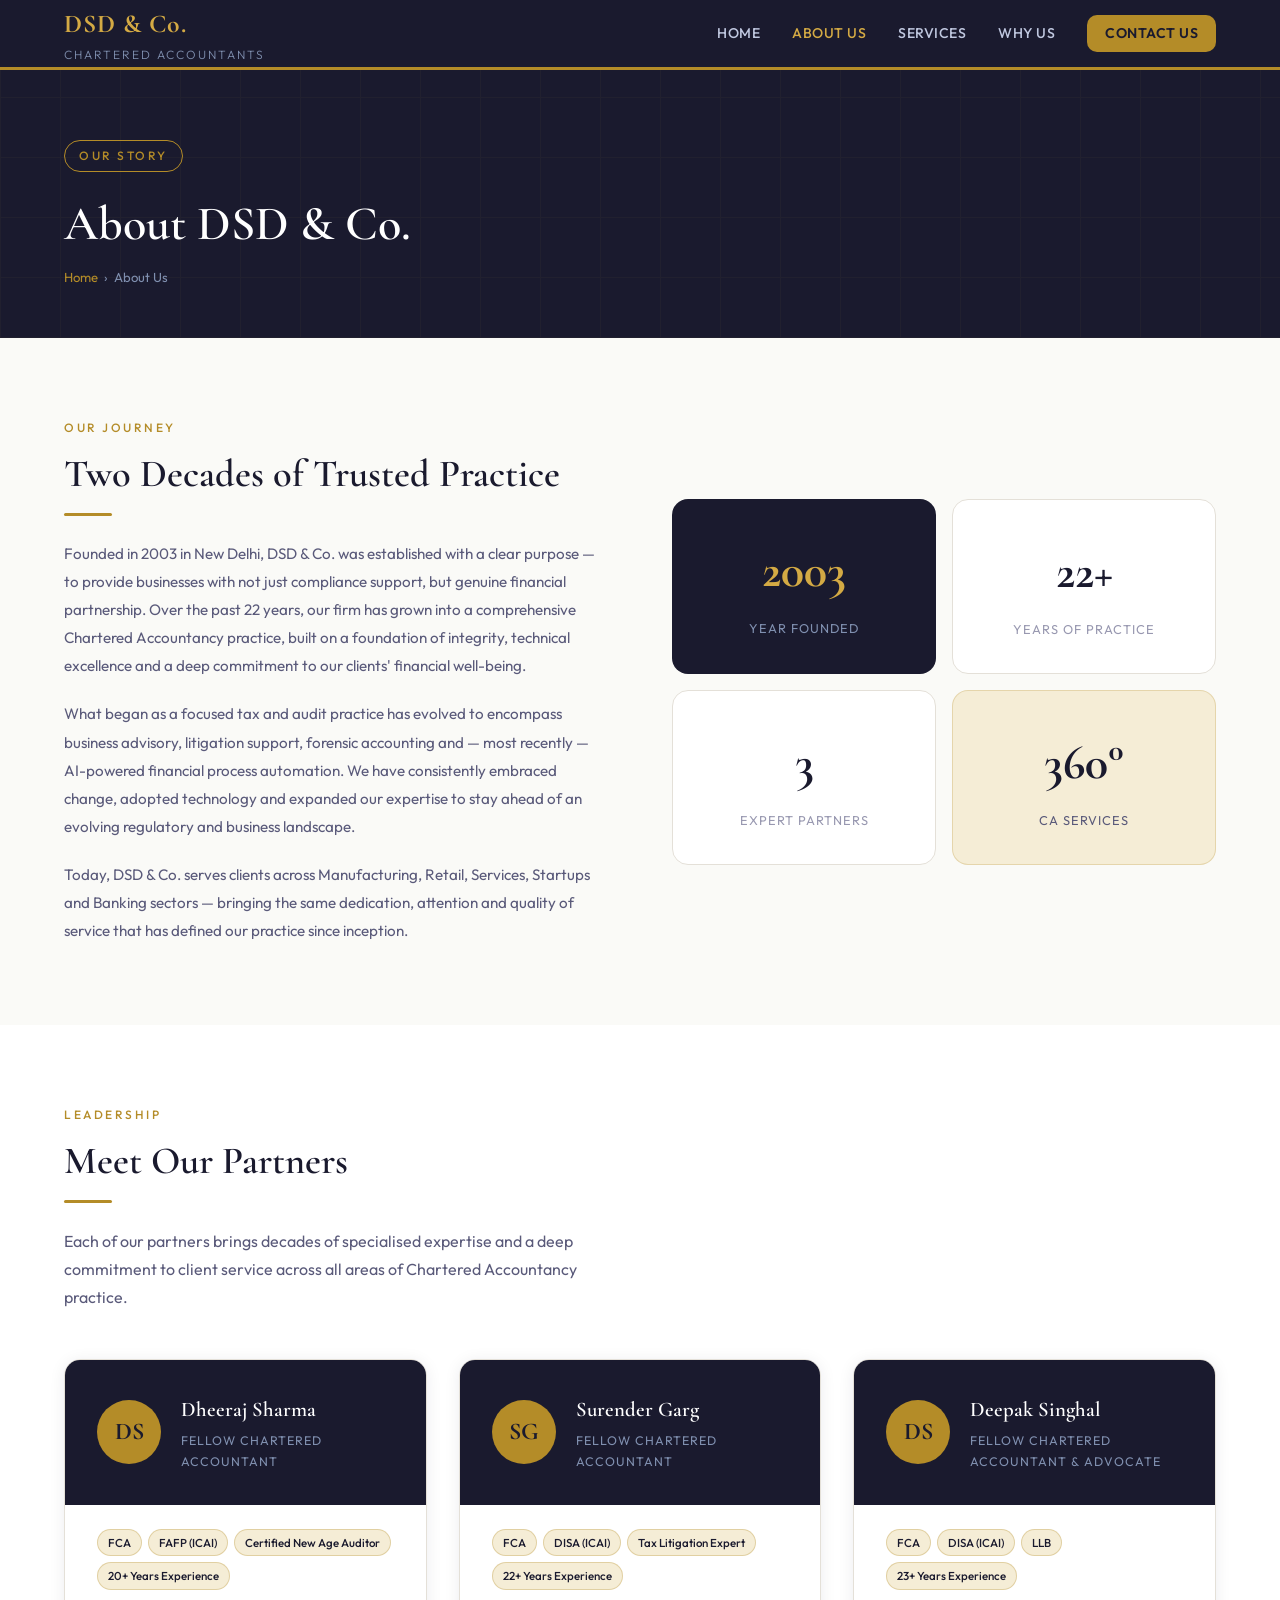
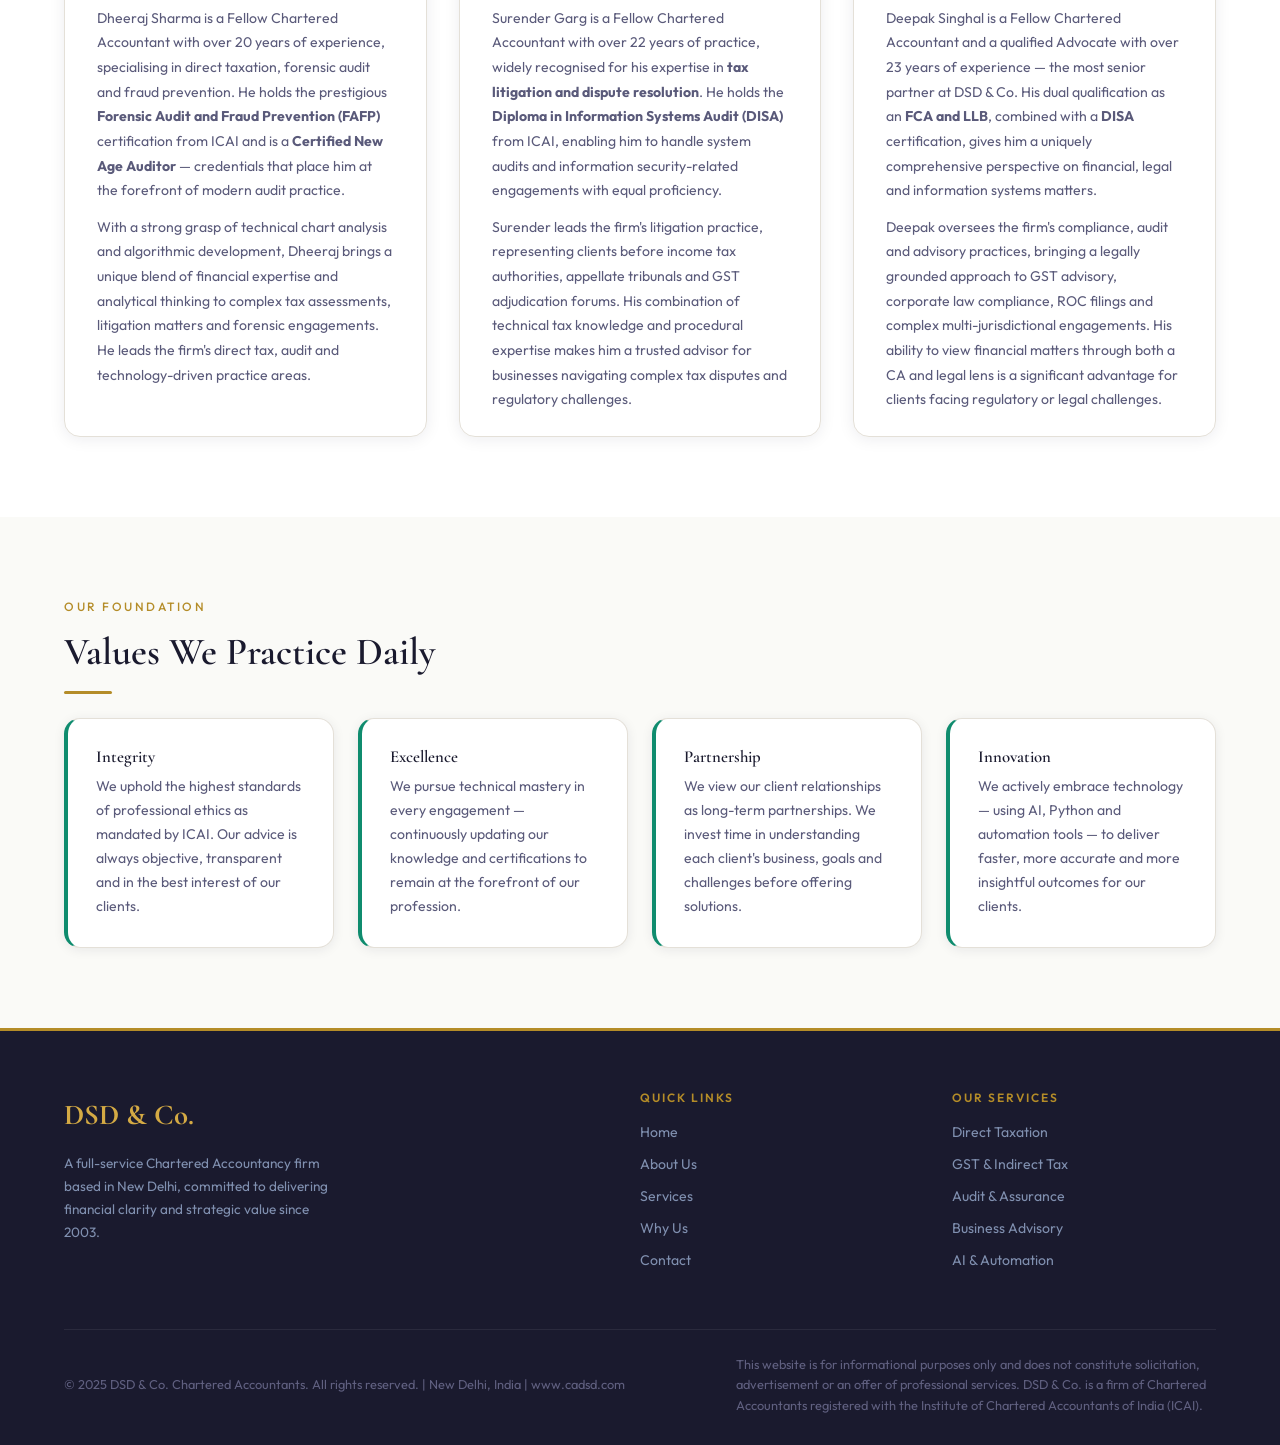
==== about.html @ 1c7500c4 "Upload DSD & Co. website" ====
<!DOCTYPE html>
<html lang="en">
<head>
  <meta charset="UTF-8" />
  <meta name="viewport" content="width=device-width, initial-scale=1.0" />
  <title>About Us | DSD & Co. Chartered Accountants</title>
  <meta name="description" content="Learn about DSD & Co., our three expert CA partners, our firm's history since 2003 and our commitment to client excellence." />
  <link rel="stylesheet" href="css/style.css" />
</head>
<body>

<!-- NAVBAR -->
<nav class="navbar">
  <div class="nav-brand">DSD & Co.<span>Chartered Accountants</span></div>
  <div class="nav-links">
    <a href="index.html">Home</a>
    <a href="about.html" class="active">About Us</a>
    <a href="services.html">Services</a>
    <a href="why-us.html">Why Us</a>
    <a href="contact.html" class="nav-cta">Contact Us</a>
  </div>
  <div class="nav-toggle"><span></span><span></span><span></span></div>
</nav>

<!-- PAGE BANNER -->
<div class="page-banner">
  <div class="hero-grid"></div>
  <div class="page-banner-inner">
    <span class="hero-tag">Our Story</span>
    <h1>About DSD & Co.</h1>
    <p class="breadcrumb"><a href="index.html">Home</a><span>›</span>About Us</p>
  </div>
</div>

<!-- FIRM STORY -->
<section style="background: var(--bg);">
  <div style="display:grid; grid-template-columns:1fr 1fr; gap:4rem; align-items:center;">
    <div>
      <span class="section-tag">Our Journey</span>
      <h2 class="section-title">Two Decades of Trusted Practice</h2>
      <div class="gold-bar"></div>
      <p style="color:var(--txt-mid); line-height:1.85; margin-bottom:1.25rem; font-size:0.95rem;">
        Founded in 2003 in New Delhi, DSD & Co. was established with a clear purpose — to provide businesses with not just compliance support, but genuine financial partnership. Over the past 22 years, our firm has grown into a comprehensive Chartered Accountancy practice, built on a foundation of integrity, technical excellence and a deep commitment to our clients' financial well-being.
      </p>
      <p style="color:var(--txt-mid); line-height:1.85; margin-bottom:1.25rem; font-size:0.95rem;">
        What began as a focused tax and audit practice has evolved to encompass business advisory, litigation support, forensic accounting and — most recently — AI-powered financial process automation. We have consistently embraced change, adopted technology and expanded our expertise to stay ahead of an evolving regulatory and business landscape.
      </p>
      <p style="color:var(--txt-mid); line-height:1.85; font-size:0.95rem;">
        Today, DSD & Co. serves clients across Manufacturing, Retail, Services, Startups and Banking sectors — bringing the same dedication, attention and quality of service that has defined our practice since inception.
      </p>
    </div>
    <div style="display:grid; grid-template-columns:1fr 1fr; gap:1rem;">
      <div style="background:var(--navy); border-radius:var(--radius-lg); padding:2rem; text-align:center;">
        <div style="font-family:'Cormorant Garamond',serif; font-size:3rem; font-weight:700; color:var(--gold-l);">2003</div>
        <div style="font-size:0.8rem; color:#8090b0; text-transform:uppercase; letter-spacing:1px; margin-top:6px;">Year Founded</div>
      </div>
      <div style="background:var(--white); border:1px solid var(--border); border-radius:var(--radius-lg); padding:2rem; text-align:center;">
        <div style="font-family:'Cormorant Garamond',serif; font-size:3rem; font-weight:700; color:var(--navy);">22+</div>
        <div style="font-size:0.8rem; color:var(--txt-mute); text-transform:uppercase; letter-spacing:1px; margin-top:6px;">Years of Practice</div>
      </div>
      <div style="background:var(--white); border:1px solid var(--border); border-radius:var(--radius-lg); padding:2rem; text-align:center;">
        <div style="font-family:'Cormorant Garamond',serif; font-size:3rem; font-weight:700; color:var(--navy);">3</div>
        <div style="font-size:0.8rem; color:var(--txt-mute); text-transform:uppercase; letter-spacing:1px; margin-top:6px;">Expert Partners</div>
      </div>
      <div style="background:var(--gold-pale); border:1px solid rgba(180,140,40,0.25); border-radius:var(--radius-lg); padding:2rem; text-align:center;">
        <div style="font-family:'Cormorant Garamond',serif; font-size:3rem; font-weight:700; color:var(--navy);">360°</div>
        <div style="font-size:0.8rem; color:var(--txt-mid); text-transform:uppercase; letter-spacing:1px; margin-top:6px;">CA Services</div>
      </div>
    </div>
  </div>
</section>

<!-- PARTNERS -->
<section style="background:var(--white);">
  <span class="section-tag">Leadership</span>
  <h2 class="section-title">Meet Our Partners</h2>
  <div class="gold-bar"></div>
  <p class="section-sub">Each of our partners brings decades of specialised expertise and a deep commitment to client service across all areas of Chartered Accountancy practice.</p>
  <div class="partners-grid">

    <!-- Partner 1: Dheeraj Sharma -->
    <div class="partner-card">
      <div class="partner-header">
        <div class="partner-avatar">DS</div>
        <div>
          <div class="partner-name">Dheeraj Sharma</div>
          <div class="partner-title">Fellow Chartered Accountant</div>
        </div>
      </div>
      <div class="partner-body">
        <div class="partner-quals">
          <span class="qual-badge">FCA</span>
          <span class="qual-badge">FAFP (ICAI)</span>
          <span class="qual-badge">Certified New Age Auditor</span>
          <span class="qual-badge">20+ Years Experience</span>
        </div>
        <p>
          Dheeraj Sharma is a Fellow Chartered Accountant with over 20 years of experience, specialising in direct taxation, forensic audit and fraud prevention. He holds the prestigious <strong>Forensic Audit and Fraud Prevention (FAFP)</strong> certification from ICAI and is a <strong>Certified New Age Auditor</strong> — credentials that place him at the forefront of modern audit practice.
        </p>
        <p style="margin-top:0.75rem;">
          With a strong grasp of technical chart analysis and algorithmic development, Dheeraj brings a unique blend of financial expertise and analytical thinking to complex tax assessments, litigation matters and forensic engagements. He leads the firm's direct tax, audit and technology-driven practice areas.
        </p>
      </div>
    </div>

    <!-- Partner 2: Surender Garg -->
    <div class="partner-card">
      <div class="partner-header">
        <div class="partner-avatar">SG</div>
        <div>
          <div class="partner-name">Surender Garg</div>
          <div class="partner-title">Fellow Chartered Accountant</div>
        </div>
      </div>
      <div class="partner-body">
        <div class="partner-quals">
          <span class="qual-badge">FCA</span>
          <span class="qual-badge">DISA (ICAI)</span>
          <span class="qual-badge">Tax Litigation Expert</span>
          <span class="qual-badge">22+ Years Experience</span>
        </div>
        <p>
          Surender Garg is a Fellow Chartered Accountant with over 22 years of practice, widely recognised for his expertise in <strong>tax litigation and dispute resolution</strong>. He holds the <strong>Diploma in Information Systems Audit (DISA)</strong> from ICAI, enabling him to handle system audits and information security-related engagements with equal proficiency.
        </p>
        <p style="margin-top:0.75rem;">
          Surender leads the firm's litigation practice, representing clients before income tax authorities, appellate tribunals and GST adjudication forums. His combination of technical tax knowledge and procedural expertise makes him a trusted advisor for businesses navigating complex tax disputes and regulatory challenges.
        </p>
      </div>
    </div>

    <!-- Partner 3: Deepak Singhal -->
    <div class="partner-card">
      <div class="partner-header">
        <div class="partner-avatar">DS</div>
        <div>
          <div class="partner-name">Deepak Singhal</div>
          <div class="partner-title">Fellow Chartered Accountant & Advocate</div>
        </div>
      </div>
      <div class="partner-body">
        <div class="partner-quals">
          <span class="qual-badge">FCA</span>
          <span class="qual-badge">DISA (ICAI)</span>
          <span class="qual-badge">LLB</span>
          <span class="qual-badge">23+ Years Experience</span>
        </div>
        <p>
          Deepak Singhal is a Fellow Chartered Accountant and a qualified Advocate with over 23 years of experience — the most senior partner at DSD & Co. His dual qualification as an <strong>FCA and LLB</strong>, combined with a <strong>DISA</strong> certification, gives him a uniquely comprehensive perspective on financial, legal and information systems matters.
        </p>
        <p style="margin-top:0.75rem;">
          Deepak oversees the firm's compliance, audit and advisory practices, bringing a legally grounded approach to GST advisory, corporate law compliance, ROC filings and complex multi-jurisdictional engagements. His ability to view financial matters through both a CA and legal lens is a significant advantage for clients facing regulatory or legal challenges.
        </p>
      </div>
    </div>
  </div>
</section>

<!-- VALUES -->
<section style="background:var(--bg);">
  <span class="section-tag">Our Foundation</span>
  <h2 class="section-title">Values We Practice Daily</h2>
  <div class="gold-bar"></div>
  <div class="why-grid">
    <div class="why-card">
      <h4>Integrity</h4>
      <p>We uphold the highest standards of professional ethics as mandated by ICAI. Our advice is always objective, transparent and in the best interest of our clients.</p>
    </div>
    <div class="why-card">
      <h4>Excellence</h4>
      <p>We pursue technical mastery in every engagement — continuously updating our knowledge and certifications to remain at the forefront of our profession.</p>
    </div>
    <div class="why-card">
      <h4>Partnership</h4>
      <p>We view our client relationships as long-term partnerships. We invest time in understanding each client's business, goals and challenges before offering solutions.</p>
    </div>
    <div class="why-card">
      <h4>Innovation</h4>
      <p>We actively embrace technology — using AI, Python and automation tools — to deliver faster, more accurate and more insightful outcomes for our clients.</p>
    </div>
  </div>
</section>

<!-- FOOTER -->
<footer>
  <div class="footer-grid">
    <div>
      <div class="footer-brand">DSD & Co.</div>
      <p class="footer-tagline">A full-service Chartered Accountancy firm based in New Delhi, committed to delivering financial clarity and strategic value since 2003.</p>
    </div>
    <div class="footer-col">
      <h4>Quick Links</h4>
      <a href="index.html">Home</a>
      <a href="about.html">About Us</a>
      <a href="services.html">Services</a>
      <a href="why-us.html">Why Us</a>
      <a href="contact.html">Contact</a>
    </div>
    <div class="footer-col">
      <h4>Our Services</h4>
      <a href="services.html">Direct Taxation</a>
      <a href="services.html">GST & Indirect Tax</a>
      <a href="services.html">Audit & Assurance</a>
      <a href="services.html">Business Advisory</a>
      <a href="services.html">AI & Automation</a>
    </div>
  </div>
  <div class="footer-bottom">
    <p>© 2025 DSD & Co. Chartered Accountants. All rights reserved. | New Delhi, India | www.cadsd.com</p>
    <p class="icai-note">This website is for informational purposes only and does not constitute solicitation, advertisement or an offer of professional services. DSD & Co. is a firm of Chartered Accountants registered with the Institute of Chartered Accountants of India (ICAI).</p>
  </div>
</footer>

<script src="js/main.js"></script>
</body>
</html>
---- css/style.css ----
/* ── DSD & Co. | Global Stylesheet ─────────────────────────── */

@import url('https://fonts.googleapis.com/css2?family=Cormorant+Garamond:wght@300;400;600;700&family=Outfit:wght@300;400;500;600&display=swap');

:root {
  --navy:      #1a1a2e;
  --navy2:     #24243e;
  --gold:      #b48c28;
  --gold-l:    #d4aa44;
  --gold-pale: #f5edd6;
  --bg:        #fafaf7;
  --white:     #ffffff;
  --card:      #ffffff;
  --border:    #e4e0d8;
  --shadow:    rgba(26,26,46,0.08);
  --txt-dark:  #1e1e36;
  --txt-mid:   #5a5a7a;
  --txt-mute:  #9898b0;
  --teal:      #0f8c6e;
  --teal-l:    #e1f5ee;
  --radius:    10px;
  --radius-lg: 16px;
  --transition: 0.25s ease;
}

*, *::before, *::after { box-sizing: border-box; margin: 0; padding: 0; }

html { scroll-behavior: smooth; font-size: 16px; }

body {
  font-family: 'Outfit', sans-serif;
  background: var(--bg);
  color: var(--txt-dark);
  line-height: 1.7;
  -webkit-font-smoothing: antialiased;
}

h1,h2,h3,h4 {
  font-family: 'Cormorant Garamond', serif;
  font-weight: 600;
  line-height: 1.2;
  color: var(--navy);
}

a { text-decoration: none; color: inherit; }
img { max-width: 100%; display: block; }
ul { list-style: none; }

/* ── NAVBAR ─────────────────────────────────────────────────── */
.navbar {
  position: sticky; top: 0; z-index: 100;
  background: var(--navy);
  border-bottom: 3px solid var(--gold);
  padding: 0 5%;
  display: flex; align-items: center; justify-content: space-between;
  height: 70px;
}
.nav-brand {
  font-family: 'Cormorant Garamond', serif;
  font-size: 1.6rem; font-weight: 700;
  color: var(--gold-l);
  letter-spacing: 1px;
}
.nav-brand span { font-size: 0.75rem; font-family: 'Outfit', sans-serif;
  font-weight: 300; color: #8090b0; display: block; letter-spacing: 2px; text-transform: uppercase; }
.nav-links { display: flex; gap: 2rem; align-items: center; }
.nav-links a {
  font-size: 0.88rem; font-weight: 500; color: #c0c8e0;
  letter-spacing: 0.5px; transition: color var(--transition);
  text-transform: uppercase;
}
.nav-links a:hover, .nav-links a.active { color: var(--gold-l); }
.nav-links a.nav-cta {
  background: var(--gold); color: var(--navy);
  padding: 7px 18px; border-radius: var(--radius);
  font-weight: 600;
}
.nav-links a.nav-cta:hover { background: var(--gold-l); }
.nav-toggle { display: none; flex-direction: column; gap: 5px; cursor: pointer; }
.nav-toggle span { width: 24px; height: 2px; background: var(--gold-l); border-radius: 2px; transition: var(--transition); }

/* ── HERO ────────────────────────────────────────────────────── */
.hero {
  background: var(--navy);
  padding: 100px 5% 80px;
  position: relative; overflow: hidden;
}
.hero-grid {
  position: absolute; inset: 0; opacity: 0.04;
  background-image: repeating-linear-gradient(0deg, #c9a84c 0, #c9a84c 1px, transparent 1px, transparent 60px),
                    repeating-linear-gradient(90deg, #c9a84c 0, #c9a84c 1px, transparent 1px, transparent 60px);
}
.hero-inner { position: relative; z-index: 2; max-width: 760px; }
.hero-tag {
  display: inline-block; font-size: 0.75rem; font-weight: 500;
  letter-spacing: 2.5px; text-transform: uppercase;
  color: var(--gold); border: 1px solid var(--gold);
  padding: 5px 14px; border-radius: 20px; margin-bottom: 1.5rem;
}
.hero h1 {
  font-size: clamp(2.4rem, 5vw, 3.8rem);
  color: var(--white); font-weight: 300; line-height: 1.15;
  margin-bottom: 1.25rem;
}
.hero h1 strong { color: var(--gold-l); font-weight: 700; display: block; }
.hero-sub {
  font-size: 1.05rem; color: #a0aac0; max-width: 580px;
  margin-bottom: 2.5rem; font-weight: 300;
}
.hero-btns { display: flex; gap: 1rem; flex-wrap: wrap; }
.btn-primary {
  background: var(--gold); color: var(--navy);
  padding: 13px 28px; border-radius: var(--radius);
  font-weight: 600; font-size: 0.9rem;
  transition: background var(--transition), transform var(--transition);
  display: inline-block;
}
.btn-primary:hover { background: var(--gold-l); transform: translateY(-1px); }
.btn-outline {
  border: 1.5px solid rgba(201,168,76,0.5); color: var(--gold-l);
  padding: 13px 28px; border-radius: var(--radius);
  font-weight: 500; font-size: 0.9rem;
  transition: all var(--transition); display: inline-block;
}
.btn-outline:hover { border-color: var(--gold-l); background: rgba(201,168,76,0.08); }
.hero-stats {
  display: flex; gap: 3rem; margin-top: 4rem;
  padding-top: 2rem; border-top: 1px solid rgba(255,255,255,0.08);
}
.hero-stat-num {
  font-family: 'Cormorant Garamond', serif;
  font-size: 2.4rem; font-weight: 700; color: var(--gold-l); line-height: 1;
}
.hero-stat-lbl { font-size: 0.78rem; color: #8090b0; text-transform: uppercase; letter-spacing: 1px; margin-top: 4px; }

/* ── SECTION BASE ────────────────────────────────────────────── */
section { padding: 80px 5%; }
.section-tag {
  font-size: 0.75rem; font-weight: 500; letter-spacing: 2.5px;
  text-transform: uppercase; color: var(--gold);
  margin-bottom: 0.75rem; display: block;
}
.section-title { font-size: clamp(1.8rem, 3vw, 2.6rem); color: var(--navy); margin-bottom: 1rem; }
.section-sub { font-size: 1rem; color: var(--txt-mid); max-width: 560px; margin-bottom: 3rem; line-height: 1.75; }
.gold-bar { width: 48px; height: 3px; background: var(--gold); margin: 1rem 0 1.5rem; border-radius: 2px; }

/* ── CARDS ───────────────────────────────────────────────────── */
.card {
  background: var(--card); border: 1px solid var(--border);
  border-radius: var(--radius-lg);
  box-shadow: 0 2px 16px var(--shadow);
  transition: transform var(--transition), box-shadow var(--transition);
}
.card:hover { transform: translateY(-3px); box-shadow: 0 8px 32px var(--shadow); }

/* ── SERVICES GRID ───────────────────────────────────────────── */
.services-grid { display: grid; grid-template-columns: repeat(auto-fit, minmax(280px, 1fr)); gap: 1.5rem; }
.service-card {
  background: var(--white); border: 1px solid var(--border);
  border-radius: var(--radius-lg); padding: 2rem;
  border-top: 4px solid var(--gold);
  box-shadow: 0 2px 12px var(--shadow);
  transition: transform var(--transition), box-shadow var(--transition);
}
.service-card:hover { transform: translateY(-4px); box-shadow: 0 10px 30px var(--shadow); }
.service-icon {
  width: 48px; height: 48px; border-radius: 12px;
  display: flex; align-items: center; justify-content: center;
  font-size: 1.4rem; margin-bottom: 1.25rem;
}
.service-card h3 { font-size: 1.2rem; margin-bottom: 0.75rem; color: var(--navy); }
.service-card p { font-size: 0.9rem; color: var(--txt-mid); line-height: 1.7; margin-bottom: 1rem; }
.service-list { padding-left: 0; }
.service-list li {
  font-size: 0.85rem; color: var(--txt-mid); padding: 4px 0;
  padding-left: 16px; position: relative;
}
.service-list li::before {
  content: ''; position: absolute; left: 0; top: 12px;
  width: 6px; height: 6px; border-radius: 50%;
  background: var(--gold);
}

/* ── PARTNERS ────────────────────────────────────────────────── */
.partners-grid { display: grid; grid-template-columns: repeat(auto-fit, minmax(300px, 1fr)); gap: 2rem; }
.partner-card {
  background: var(--white); border: 1px solid var(--border);
  border-radius: var(--radius-lg); overflow: hidden;
  box-shadow: 0 2px 16px var(--shadow);
  transition: transform var(--transition);
}
.partner-card:hover { transform: translateY(-4px); }
.partner-header {
  background: var(--navy); padding: 2rem;
  display: flex; align-items: center; gap: 1.25rem;
}
.partner-avatar {
  width: 64px; height: 64px; border-radius: 50%;
  background: var(--gold); display: flex; align-items: center;
  justify-content: center; font-family: 'Cormorant Garamond', serif;
  font-size: 1.5rem; font-weight: 700; color: var(--navy); flex-shrink: 0;
}
.partner-name { font-family: 'Cormorant Garamond', serif; font-size: 1.3rem; color: var(--white); font-weight: 600; }
.partner-title { font-size: 0.78rem; color: #8090b0; letter-spacing: 1px; text-transform: uppercase; margin-top: 3px; }
.partner-body { padding: 1.5rem 2rem; }
.partner-quals { display: flex; flex-wrap: wrap; gap: 6px; margin-bottom: 1rem; }
.qual-badge {
  font-size: 0.72rem; font-weight: 500; padding: 3px 10px;
  border-radius: 20px; background: var(--gold-pale); color: var(--navy);
  border: 1px solid rgba(180,140,40,0.3);
}
.partner-body p { font-size: 0.88rem; color: var(--txt-mid); line-height: 1.75; }

/* ── WHY US ──────────────────────────────────────────────────── */
.why-grid { display: grid; grid-template-columns: repeat(auto-fit, minmax(240px, 1fr)); gap: 1.5rem; }
.why-card {
  background: var(--white); border: 1px solid var(--border);
  border-radius: var(--radius-lg); padding: 1.75rem;
  border-left: 4px solid var(--teal);
  box-shadow: 0 2px 12px var(--shadow);
}
.why-card h4 { font-size: 1.05rem; color: var(--navy); margin-bottom: 0.5rem; }
.why-card p { font-size: 0.88rem; color: var(--txt-mid); line-height: 1.7; }

/* ── SECTORS ─────────────────────────────────────────────────── */
.sectors-strip { background: var(--navy); padding: 60px 5%; }
.sectors-inner { display: flex; flex-wrap: wrap; gap: 1rem; justify-content: center; margin-top: 2rem; }
.sector-pill {
  background: rgba(255,255,255,0.06); border: 1px solid rgba(201,168,76,0.3);
  color: #c0c8e0; padding: 10px 22px; border-radius: 30px;
  font-size: 0.9rem; font-weight: 400; letter-spacing: 0.3px;
  transition: all var(--transition);
}
.sector-pill:hover { background: rgba(201,168,76,0.12); border-color: var(--gold); color: var(--gold-l); }

/* ── CONTACT ─────────────────────────────────────────────────── */
.contact-grid { display: grid; grid-template-columns: 1fr 1.4fr; gap: 3rem; }
.contact-info h3 { font-size: 1.4rem; margin-bottom: 1rem; }
.contact-item { display: flex; gap: 1rem; margin-bottom: 1.5rem; align-items: flex-start; }
.contact-icon {
  width: 40px; height: 40px; border-radius: 10px;
  background: var(--gold-pale); display: flex; align-items: center;
  justify-content: center; font-size: 1rem; flex-shrink: 0;
  border: 1px solid rgba(180,140,40,0.2);
}
.contact-item-text strong { display: block; font-size: 0.85rem; font-weight: 600; color: var(--navy); margin-bottom: 2px; }
.contact-item-text span { font-size: 0.88rem; color: var(--txt-mid); }
.contact-form { background: var(--white); border: 1px solid var(--border); border-radius: var(--radius-lg); padding: 2.5rem; box-shadow: 0 2px 16px var(--shadow); }
.form-row { display: grid; grid-template-columns: 1fr 1fr; gap: 1rem; }
.form-group { margin-bottom: 1.25rem; }
.form-group label { display: block; font-size: 0.82rem; font-weight: 500; color: var(--txt-mid); margin-bottom: 6px; text-transform: uppercase; letter-spacing: 0.5px; }
.form-group input, .form-group select, .form-group textarea {
  width: 100%; padding: 11px 14px; border: 1px solid var(--border);
  border-radius: var(--radius); font-family: 'Outfit', sans-serif;
  font-size: 0.9rem; color: var(--txt-dark); background: var(--bg);
  transition: border-color var(--transition);
  outline: none;
}
.form-group input:focus, .form-group select:focus, .form-group textarea:focus { border-color: var(--gold); background: var(--white); }
.form-group textarea { resize: vertical; min-height: 110px; }
.form-note { font-size: 0.78rem; color: var(--txt-mute); margin-top: 0.5rem; line-height: 1.5; }
.btn-submit {
  width: 100%; background: var(--navy); color: var(--gold-l);
  border: none; padding: 14px; border-radius: var(--radius);
  font-family: 'Outfit', sans-serif; font-size: 0.95rem; font-weight: 600;
  cursor: pointer; letter-spacing: 0.5px;
  transition: background var(--transition), transform var(--transition);
}
.btn-submit:hover { background: var(--navy2); transform: translateY(-1px); }

/* ── FOOTER ──────────────────────────────────────────────────── */
footer {
  background: var(--navy); border-top: 3px solid var(--gold);
  padding: 60px 5% 30px;
}
.footer-grid { display: grid; grid-template-columns: 2fr 1fr 1fr; gap: 3rem; margin-bottom: 3rem; }
.footer-brand { font-family: 'Cormorant Garamond', serif; font-size: 1.8rem; color: var(--gold-l); font-weight: 700; margin-bottom: 0.75rem; }
.footer-tagline { font-size: 0.85rem; color: #8090b0; line-height: 1.7; max-width: 280px; }
.footer-col h4 { font-family: 'Outfit', sans-serif; font-size: 0.75rem; font-weight: 600; color: var(--gold); text-transform: uppercase; letter-spacing: 2px; margin-bottom: 1rem; }
.footer-col a { display: block; font-size: 0.88rem; color: #8090b0; margin-bottom: 8px; transition: color var(--transition); }
.footer-col a:hover { color: var(--gold-l); }
.footer-bottom { border-top: 1px solid rgba(255,255,255,0.07); padding-top: 1.5rem; display: flex; justify-content: space-between; align-items: center; flex-wrap: wrap; gap: 1rem; }
.footer-bottom p { font-size: 0.8rem; color: #606080; }
.icai-note { font-size: 0.75rem; color: #505070; max-width: 480px; line-height: 1.6; }

/* ── PAGE BANNER ─────────────────────────────────────────────── */
.page-banner {
  background: var(--navy); padding: 70px 5% 50px;
  position: relative; overflow: hidden;
}
.page-banner .hero-grid { opacity: 0.04; }
.page-banner-inner { position: relative; z-index: 2; }
.page-banner h1 { font-size: clamp(2rem, 4vw, 3rem); color: var(--white); }
.breadcrumb { font-size: 0.82rem; color: #8090b0; margin-top: 0.75rem; }
.breadcrumb a { color: var(--gold); }
.breadcrumb span { margin: 0 6px; }

/* ── ANIMATIONS ──────────────────────────────────────────────── */
@keyframes fadeUp {
  from { opacity: 0; transform: translateY(24px); }
  to   { opacity: 1; transform: translateY(0); }
}
.fade-up { animation: fadeUp 0.6s ease both; }
.fade-up-1 { animation-delay: 0.1s; }
.fade-up-2 { animation-delay: 0.2s; }
.fade-up-3 { animation-delay: 0.3s; }
.fade-up-4 { animation-delay: 0.4s; }

/* ── RESPONSIVE ──────────────────────────────────────────────── */
@media (max-width: 768px) {
  .nav-links { display: none; flex-direction: column; position: absolute; top: 70px; left: 0; right: 0; background: var(--navy); padding: 1.5rem 5%; gap: 1rem; border-top: 1px solid rgba(255,255,255,0.08); }
  .nav-links.open { display: flex; }
  .nav-toggle { display: flex; }
  .hero-stats { flex-wrap: wrap; gap: 1.5rem; }
  .contact-grid { grid-template-columns: 1fr; }
  .footer-grid { grid-template-columns: 1fr; gap: 2rem; }
  .form-row { grid-template-columns: 1fr; }
  .footer-bottom { flex-direction: column; text-align: center; }
}
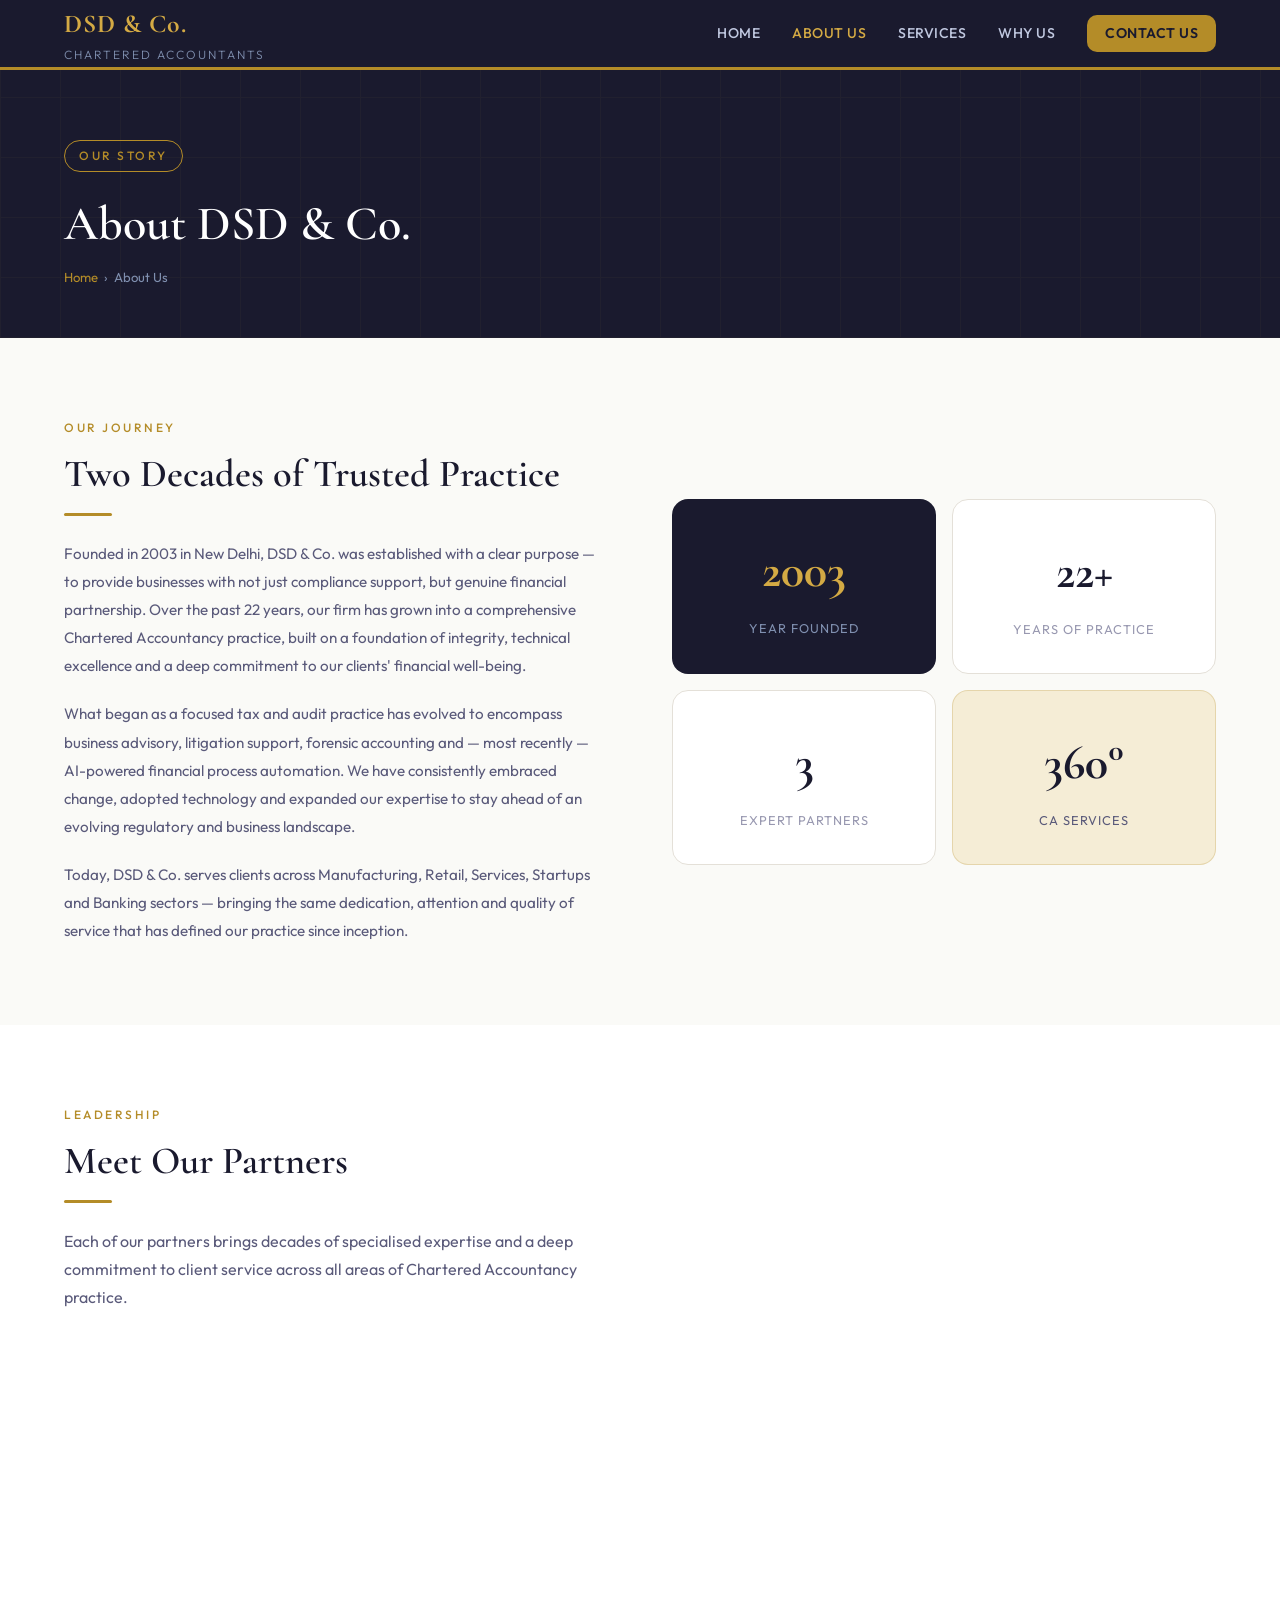
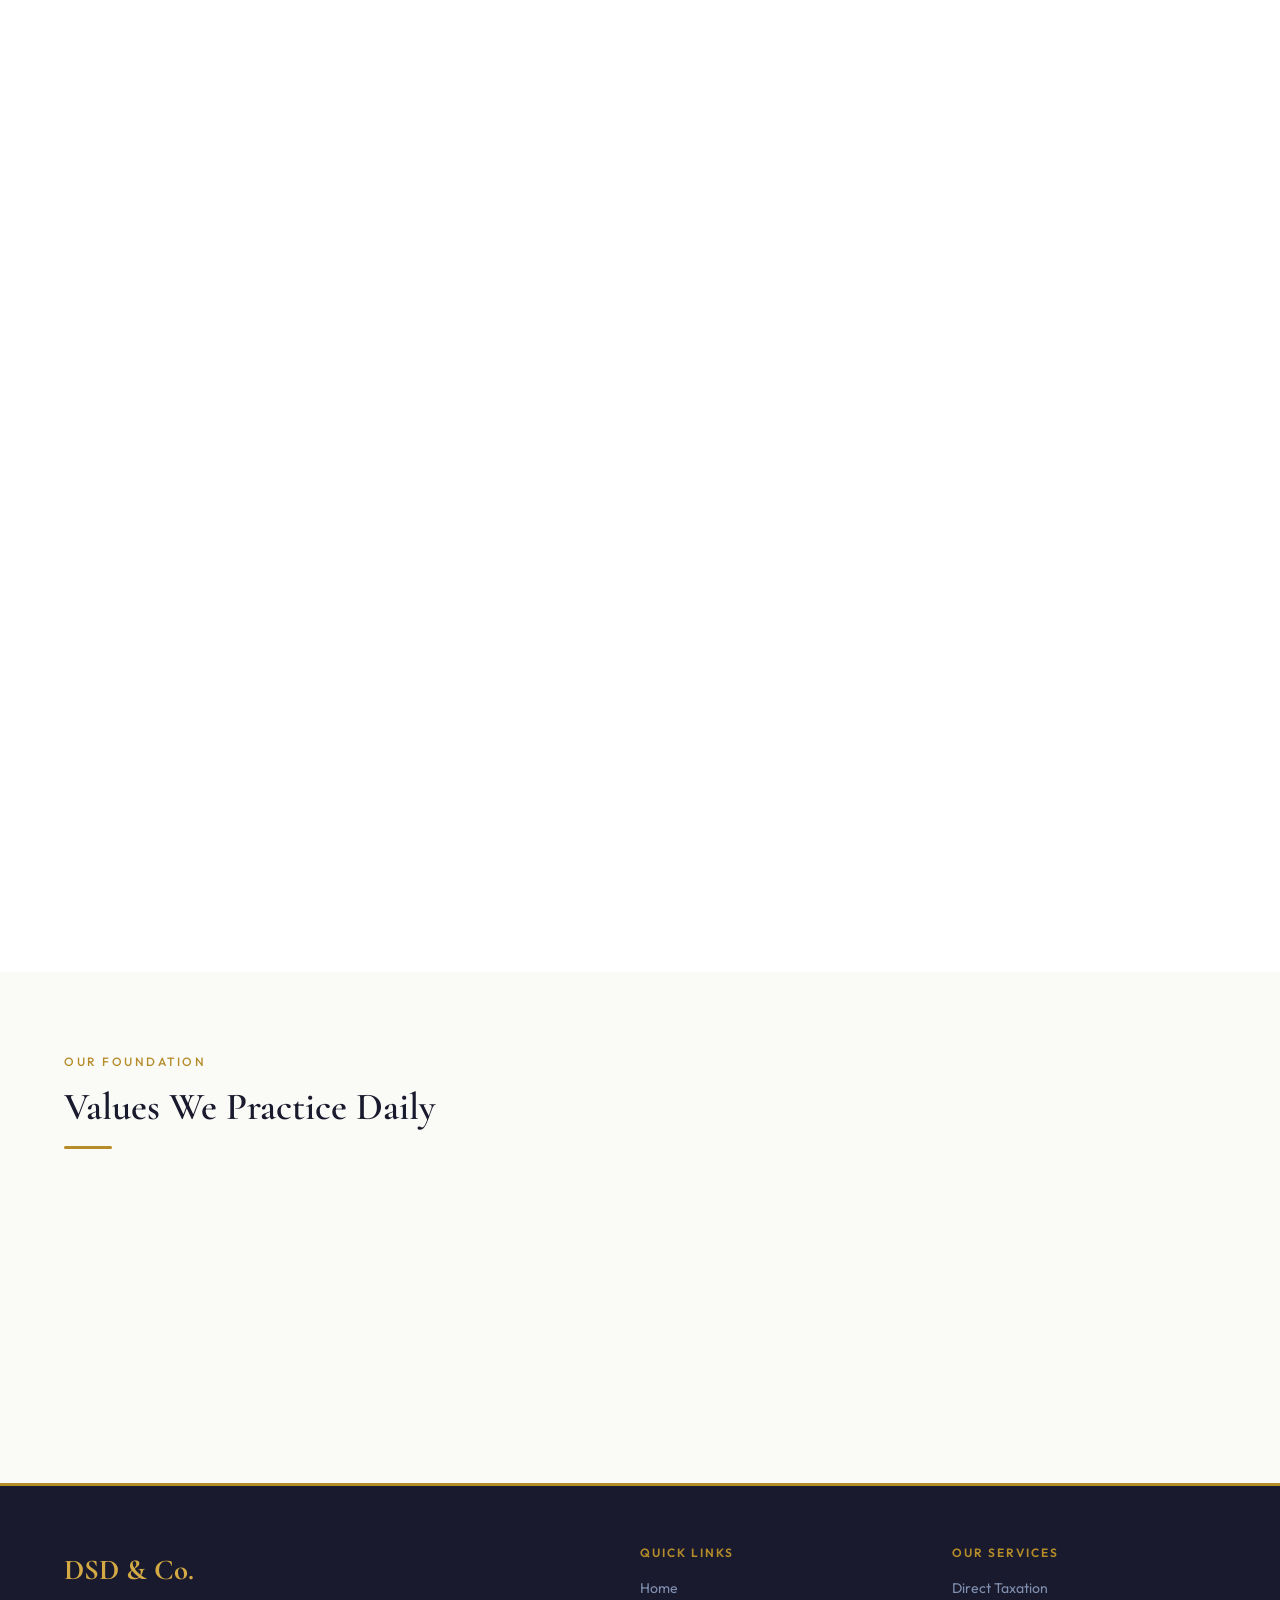
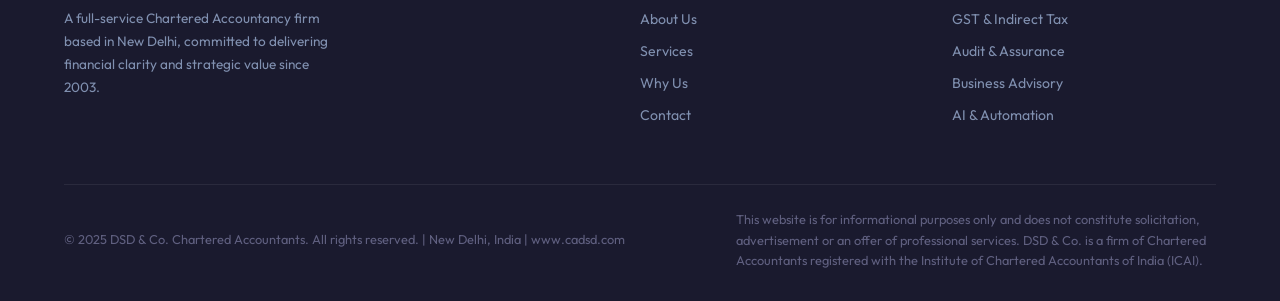
==== commit ea6de628: "Update about.html Updated Dheeraj's bio" ====
--- a/about.html
+++ b/about.html
@@ -95,10 +95,13 @@
           <span class="qual-badge">20+ Years Experience</span>
         </div>
         <p>
-          Dheeraj Sharma is a Fellow Chartered Accountant with over 20 years of experience, specialising in direct taxation, forensic audit and fraud prevention. He holds the prestigious <strong>Forensic Audit and Fraud Prevention (FAFP)</strong> certification from ICAI and is a <strong>Certified New Age Auditor</strong> — credentials that place him at the forefront of modern audit practice.
-        </p>
-        <p style="margin-top:0.75rem;">
-          With a strong grasp of technical chart analysis and algorithmic development, Dheeraj brings a unique blend of financial expertise and analytical thinking to complex tax assessments, litigation matters and forensic engagements. He leads the firm's direct tax, audit and technology-driven practice areas.
+          Dheeraj Sharma is a Fellow Chartered Accountant with over 20 years of experience, specialising in Risk Assurance and Tax Litigations. He holds the prestigious <strong>Forensic Audit and Fraud Prevention (FAFP)</strong> certification from ICAI and is a <strong>Certified New Age Auditor</strong> — credentials that place him at the forefront of modern audit and assurance practice.
+        </p>
+        <p style="margin-top:0.75rem;">
+          Dheeraj's practice spans the full spectrum of direct taxation — from meticulous <strong>tax analysis and planning</strong> for individuals and corporates, to complex <strong>transaction structuring</strong> for businesses. His expertise in <strong>risk assurance</strong> enables him to identify, assess and mitigate financial and regulatory risks with precision, while his standing as a seasoned <strong>tax litigation expert</strong> makes him a trusted advisor for clients navigating scrutiny assessments, appellate proceedings before CIT(A) and ITAT, and high-stakes tax disputes.
+        </p> 
+        <p style="margin-top:0.75rem;">
+          What truly distinguishes Dheeraj is his fluency at the intersection of finance and technology. He actively develops <strong>automation solutions using Python, Excel and AI tools</strong> — streamlining data capture and reconciliations, building intelligent MIS frameworks and designing algorithmic workflows that bring measurable efficiency to financial operations. A keen stock market enthusiast and technical chart reader, he also develops algorithmic trading frameworks — a pursuit that sharpens his analytical thinking and brings a distinctive edge to his advisory practice.
         </p>
       </div>
     </div>
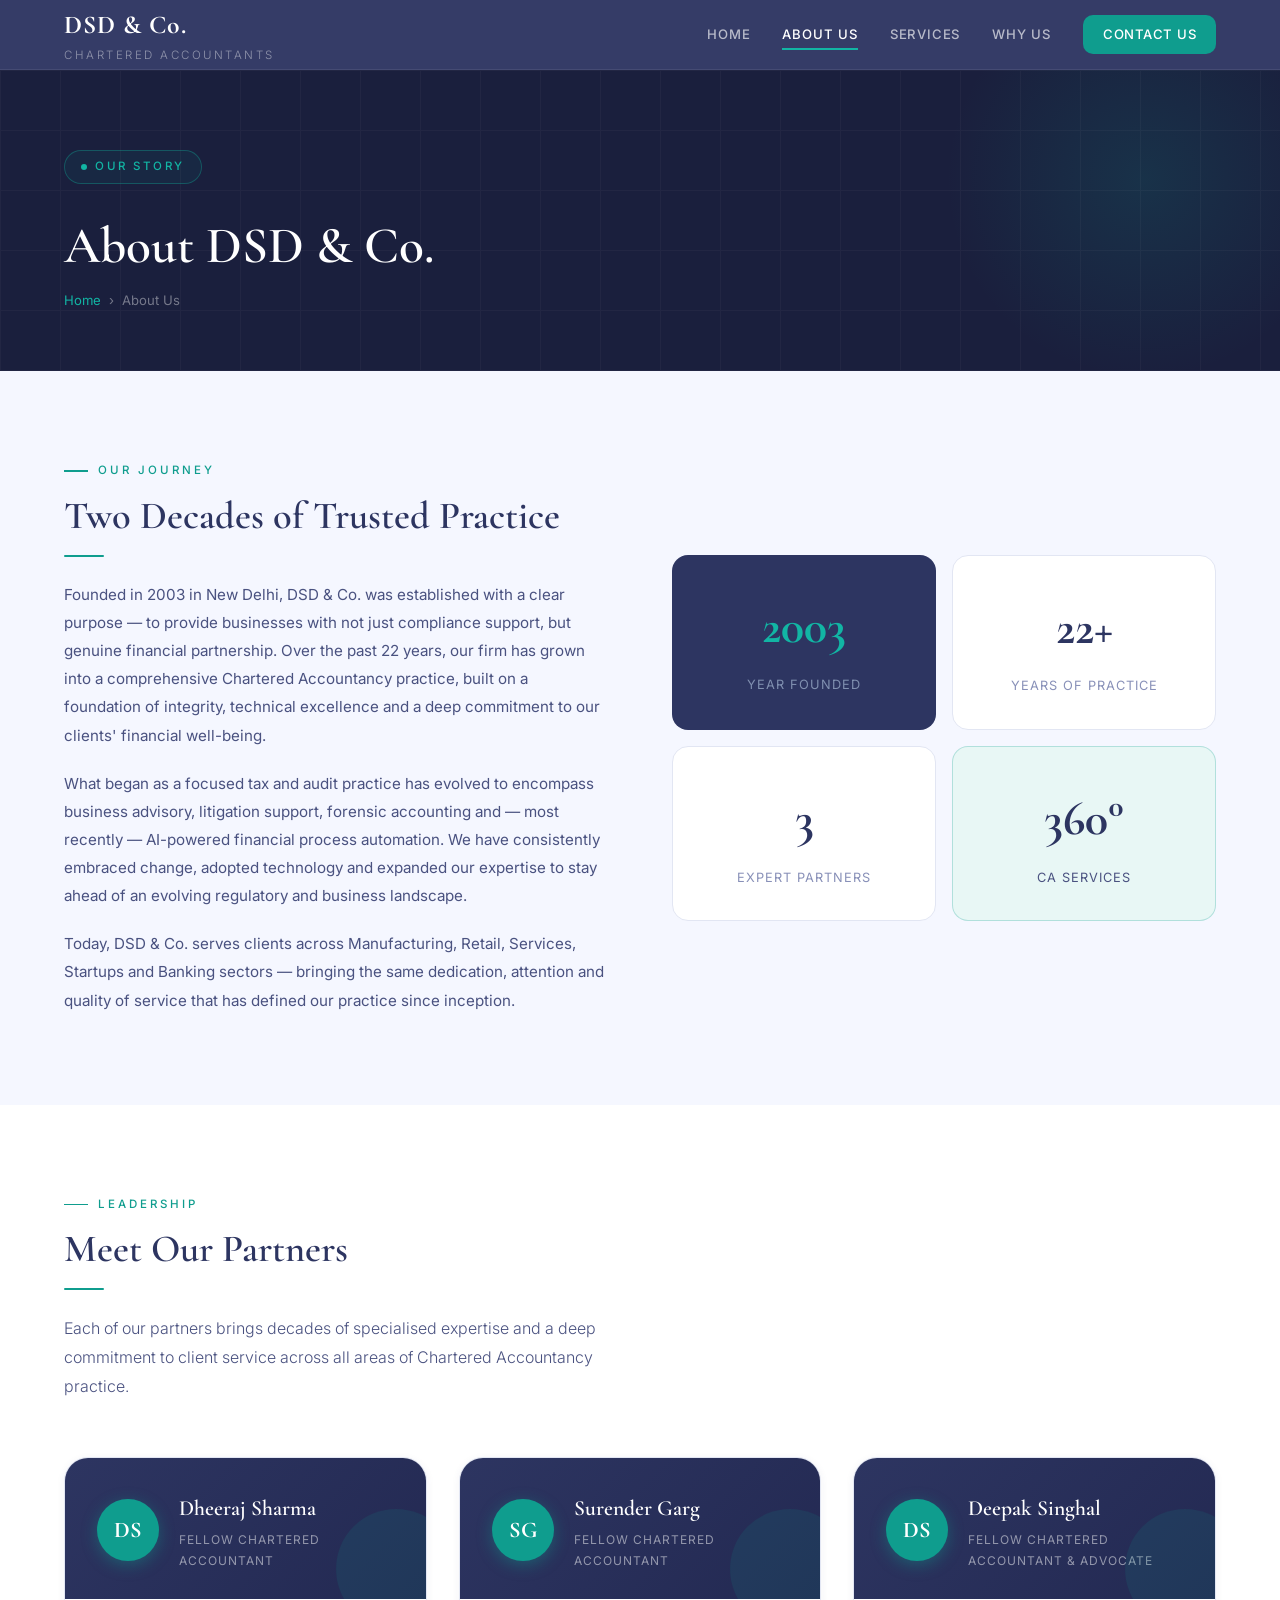
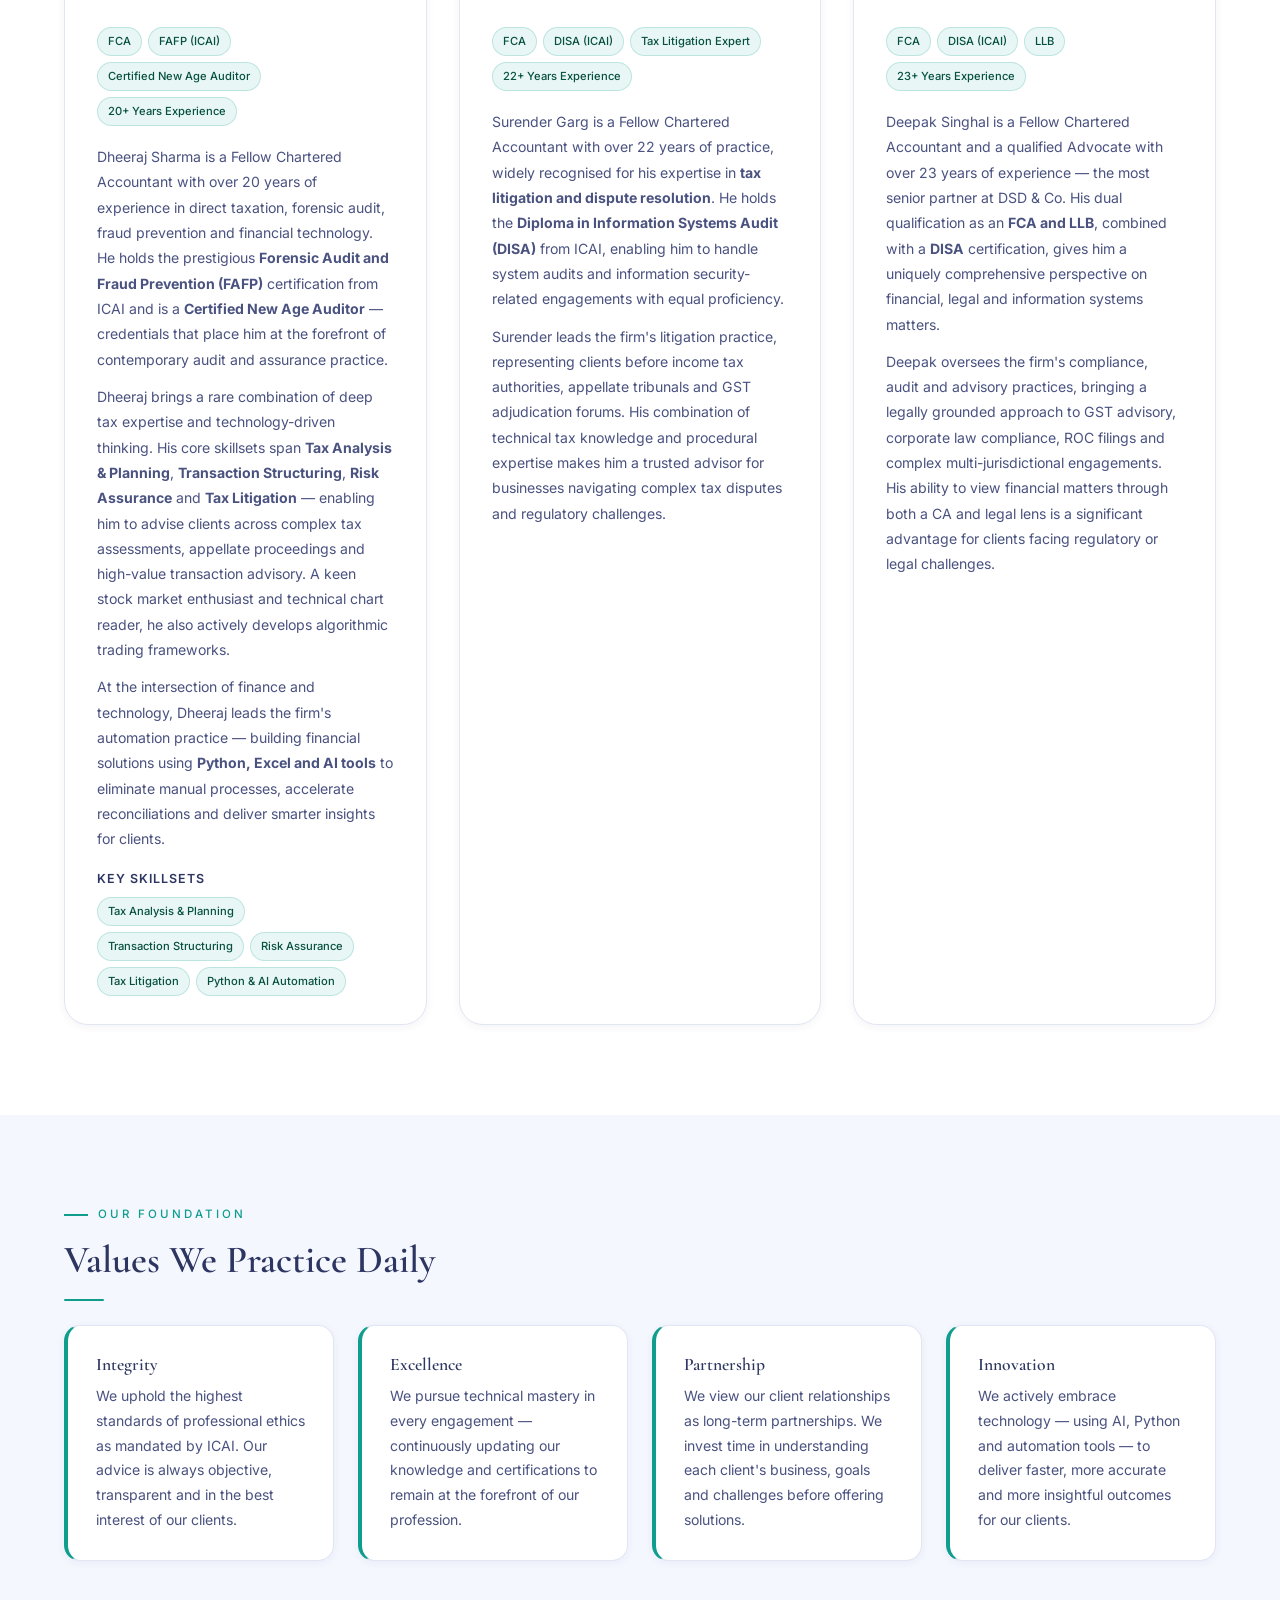
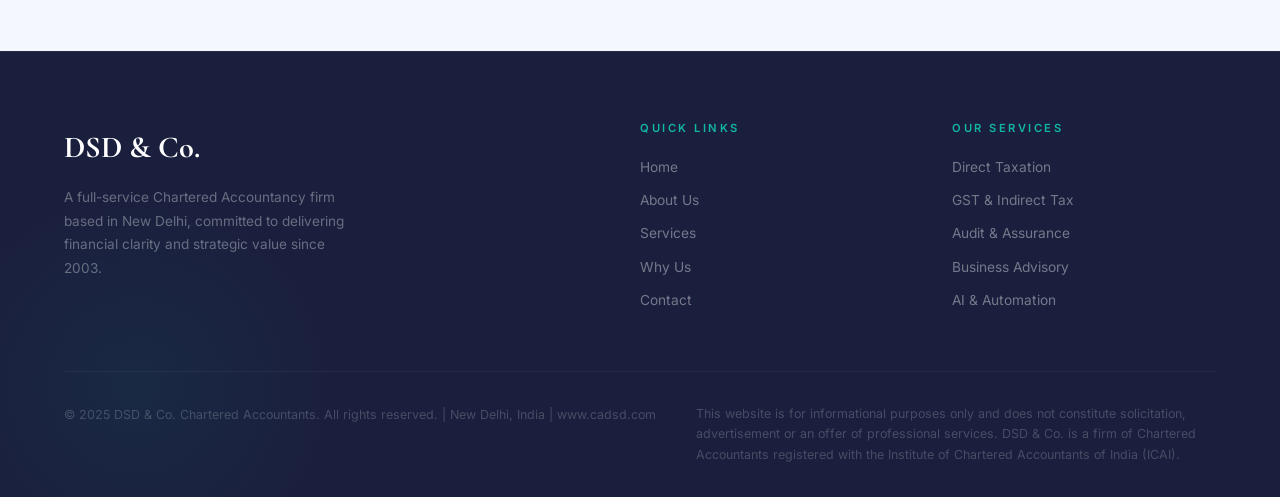
==== commit f6c5a823: "Add files via upload" ====
--- a/about.html
+++ b/about.html
@@ -38,7 +38,7 @@
     <div>
       <span class="section-tag">Our Journey</span>
       <h2 class="section-title">Two Decades of Trusted Practice</h2>
-      <div class="gold-bar"></div>
+      <div class="teal-bar"></div>
       <p style="color:var(--txt-mid); line-height:1.85; margin-bottom:1.25rem; font-size:0.95rem;">
         Founded in 2003 in New Delhi, DSD & Co. was established with a clear purpose — to provide businesses with not just compliance support, but genuine financial partnership. Over the past 22 years, our firm has grown into a comprehensive Chartered Accountancy practice, built on a foundation of integrity, technical excellence and a deep commitment to our clients' financial well-being.
       </p>
@@ -51,7 +51,7 @@
     </div>
     <div style="display:grid; grid-template-columns:1fr 1fr; gap:1rem;">
       <div style="background:var(--navy); border-radius:var(--radius-lg); padding:2rem; text-align:center;">
-        <div style="font-family:'Cormorant Garamond',serif; font-size:3rem; font-weight:700; color:var(--gold-l);">2003</div>
+        <div style="font-family:'Cormorant Garamond',serif; font-size:3rem; font-weight:700; color:var(--teal-l);">2003</div>
         <div style="font-size:0.8rem; color:#8090b0; text-transform:uppercase; letter-spacing:1px; margin-top:6px;">Year Founded</div>
       </div>
       <div style="background:var(--white); border:1px solid var(--border); border-radius:var(--radius-lg); padding:2rem; text-align:center;">
@@ -62,7 +62,7 @@
         <div style="font-family:'Cormorant Garamond',serif; font-size:3rem; font-weight:700; color:var(--navy);">3</div>
         <div style="font-size:0.8rem; color:var(--txt-mute); text-transform:uppercase; letter-spacing:1px; margin-top:6px;">Expert Partners</div>
       </div>
-      <div style="background:var(--gold-pale); border:1px solid rgba(180,140,40,0.25); border-radius:var(--radius-lg); padding:2rem; text-align:center;">
+      <div style="background:var(--teal-pale); border:1px solid rgba(15,157,142,0.25); border-radius:var(--radius-lg); padding:2rem; text-align:center;">
         <div style="font-family:'Cormorant Garamond',serif; font-size:3rem; font-weight:700; color:var(--navy);">360°</div>
         <div style="font-size:0.8rem; color:var(--txt-mid); text-transform:uppercase; letter-spacing:1px; margin-top:6px;">CA Services</div>
       </div>
@@ -74,7 +74,7 @@
 <section style="background:var(--white);">
   <span class="section-tag">Leadership</span>
   <h2 class="section-title">Meet Our Partners</h2>
-  <div class="gold-bar"></div>
+  <div class="teal-bar"></div>
   <p class="section-sub">Each of our partners brings decades of specialised expertise and a deep commitment to client service across all areas of Chartered Accountancy practice.</p>
   <div class="partners-grid">
 
@@ -95,14 +95,24 @@
           <span class="qual-badge">20+ Years Experience</span>
         </div>
         <p>
-          Dheeraj Sharma is a Fellow Chartered Accountant with over 20 years of experience, specialising in Risk Assurance and Tax Litigations. He holds the prestigious <strong>Forensic Audit and Fraud Prevention (FAFP)</strong> certification from ICAI and is a <strong>Certified New Age Auditor</strong> — credentials that place him at the forefront of modern audit and assurance practice.
-        </p>
-        <p style="margin-top:0.75rem;">
-          Dheeraj's practice spans the full spectrum of direct taxation — from meticulous <strong>tax analysis and planning</strong> for individuals and corporates, to complex <strong>transaction structuring</strong> for businesses. His expertise in <strong>risk assurance</strong> enables him to identify, assess and mitigate financial and regulatory risks with precision, while his standing as a seasoned <strong>tax litigation expert</strong> makes him a trusted advisor for clients navigating scrutiny assessments, appellate proceedings before CIT(A) and ITAT, and high-stakes tax disputes.
-        </p> 
-        <p style="margin-top:0.75rem;">
-          What truly distinguishes Dheeraj is his fluency at the intersection of finance and technology. He actively develops <strong>automation solutions using Python, Excel and AI tools</strong> — streamlining data capture and reconciliations, building intelligent MIS frameworks and designing algorithmic workflows that bring measurable efficiency to financial operations. A keen stock market enthusiast and technical chart reader, he also develops algorithmic trading frameworks — a pursuit that sharpens his analytical thinking and brings a distinctive edge to his advisory practice.
-        </p>
+          Dheeraj Sharma is a Fellow Chartered Accountant with over 20 years of experience in direct taxation, forensic audit, fraud prevention and financial technology. He holds the prestigious <strong>Forensic Audit and Fraud Prevention (FAFP)</strong> certification from ICAI and is a <strong>Certified New Age Auditor</strong> — credentials that place him at the forefront of contemporary audit and assurance practice.
+        </p>
+        <p style="margin-top:0.75rem;">
+          Dheeraj brings a rare combination of deep tax expertise and technology-driven thinking. His core skillsets span <strong>Tax Analysis & Planning</strong>, <strong>Transaction Structuring</strong>, <strong>Risk Assurance</strong> and <strong>Tax Litigation</strong> — enabling him to advise clients across complex tax assessments, appellate proceedings and high-value transaction advisory. A keen stock market enthusiast and technical chart reader, he also actively develops algorithmic trading frameworks.
+        </p>
+        <p style="margin-top:0.75rem;">
+          At the intersection of finance and technology, Dheeraj leads the firm's automation practice — building financial solutions using <strong>Python, Excel and AI tools</strong> to eliminate manual processes, accelerate reconciliations and deliver smarter insights for clients.
+        </p>
+        <div style="margin-top:1rem;">
+          <div style="font-size:0.78rem;font-weight:600;color:var(--navy);text-transform:uppercase;letter-spacing:1px;margin-bottom:8px;">Key Skillsets</div>
+          <div style="display:flex;flex-wrap:wrap;gap:6px;">
+            <span class="qual-badge">Tax Analysis & Planning</span>
+            <span class="qual-badge">Transaction Structuring</span>
+            <span class="qual-badge">Risk Assurance</span>
+            <span class="qual-badge">Tax Litigation</span>
+            <span class="qual-badge">Python & AI Automation</span>
+          </div>
+        </div>
       </div>
     </div>
 
@@ -162,7 +172,7 @@
 <section style="background:var(--bg);">
   <span class="section-tag">Our Foundation</span>
   <h2 class="section-title">Values We Practice Daily</h2>
-  <div class="gold-bar"></div>
+  <div class="teal-bar"></div>
   <div class="why-grid">
     <div class="why-card">
       <h4>Integrity</h4>
--- a/css/style.css
+++ b/css/style.css
@@ -1,38 +1,43 @@
-/* ── DSD & Co. | Global Stylesheet ─────────────────────────── */
-
-@import url('https://fonts.googleapis.com/css2?family=Cormorant+Garamond:wght@300;400;600;700&family=Outfit:wght@300;400;500;600&display=swap');
+/* ── DSD & Co. | Cloud & Indigo Theme | Premium Edition ─────── */
+
+@import url('https://fonts.googleapis.com/css2?family=Cormorant+Garamond:ital,wght@0,300;0,400;0,600;0,700;1,300;1,400&family=Inter:wght@300;400;500;600&display=swap');
 
 :root {
-  --navy:      #1a1a2e;
-  --navy2:     #24243e;
-  --gold:      #b48c28;
-  --gold-l:    #d4aa44;
-  --gold-pale: #f5edd6;
-  --bg:        #fafaf7;
+  --navy:      #2d3561;
+  --navy2:     #232952;
+  --navy3:     #1a1f3d;
+  --teal:      #0f9d8e;
+  --teal-l:    #12b5a4;
+  --teal-pale: #e8f7f5;
+  --bg:        #f5f7ff;
+  --bg2:       #eef1fb;
   --white:     #ffffff;
   --card:      #ffffff;
-  --border:    #e4e0d8;
-  --shadow:    rgba(26,26,46,0.08);
-  --txt-dark:  #1e1e36;
-  --txt-mid:   #5a5a7a;
-  --txt-mute:  #9898b0;
-  --teal:      #0f8c6e;
-  --teal-l:    #e1f5ee;
+  --border:    #e2e6f3;
+  --border2:   #cdd3ed;
+  --shadow-sm: 0 2px 8px rgba(45,53,97,0.06);
+  --shadow-md: 0 8px 24px rgba(45,53,97,0.10);
+  --shadow-lg: 0 20px 48px rgba(45,53,97,0.14);
+  --txt-dark:  #1a1f3d;
+  --txt-mid:   #4a5280;
+  --txt-mute:  #8890b8;
   --radius:    10px;
   --radius-lg: 16px;
-  --transition: 0.25s ease;
+  --radius-xl: 24px;
+  --transition: 0.3s cubic-bezier(0.4, 0, 0.2, 1);
+  --transition-slow: 0.6s cubic-bezier(0.4, 0, 0.2, 1);
 }
 
 *, *::before, *::after { box-sizing: border-box; margin: 0; padding: 0; }
-
 html { scroll-behavior: smooth; font-size: 16px; }
 
 body {
-  font-family: 'Outfit', sans-serif;
+  font-family: 'Inter', sans-serif;
   background: var(--bg);
   color: var(--txt-dark);
   line-height: 1.7;
   -webkit-font-smoothing: antialiased;
+  overflow-x: hidden;
 }
 
 h1,h2,h3,h4 {
@@ -41,279 +46,590 @@
   line-height: 1.2;
   color: var(--navy);
 }
-
 a { text-decoration: none; color: inherit; }
 img { max-width: 100%; display: block; }
 ul { list-style: none; }
 
+/* ── SCROLL PROGRESS BAR ────────────────────────────────────── */
+.scroll-progress {
+  position: fixed; top: 0; left: 0; z-index: 200;
+  height: 3px; width: 0%;
+  background: linear-gradient(90deg, var(--teal), #7dd8d2);
+  transition: width 0.1s linear;
+}
+
 /* ── NAVBAR ─────────────────────────────────────────────────── */
 .navbar {
   position: sticky; top: 0; z-index: 100;
-  background: var(--navy);
-  border-bottom: 3px solid var(--gold);
+  background: rgba(45, 53, 97, 0.96);
+  backdrop-filter: blur(12px);
+  -webkit-backdrop-filter: blur(12px);
+  border-bottom: 1px solid rgba(255,255,255,0.08);
   padding: 0 5%;
   display: flex; align-items: center; justify-content: space-between;
   height: 70px;
+  transition: background var(--transition), box-shadow var(--transition);
+}
+.navbar.scrolled {
+  background: rgba(26, 31, 61, 0.98);
+  box-shadow: 0 4px 24px rgba(45,53,97,0.2);
 }
 .nav-brand {
   font-family: 'Cormorant Garamond', serif;
   font-size: 1.6rem; font-weight: 700;
-  color: var(--gold-l);
-  letter-spacing: 1px;
-}
-.nav-brand span { font-size: 0.75rem; font-family: 'Outfit', sans-serif;
-  font-weight: 300; color: #8090b0; display: block; letter-spacing: 2px; text-transform: uppercase; }
+  color: #ffffff; letter-spacing: 1px;
+}
+.nav-brand span {
+  font-size: 0.72rem; font-family: 'Inter', sans-serif;
+  font-weight: 300; color: rgba(255,255,255,0.45);
+  display: block; letter-spacing: 2.5px; text-transform: uppercase;
+}
 .nav-links { display: flex; gap: 2rem; align-items: center; }
 .nav-links a {
-  font-size: 0.88rem; font-weight: 500; color: #c0c8e0;
-  letter-spacing: 0.5px; transition: color var(--transition);
-  text-transform: uppercase;
-}
-.nav-links a:hover, .nav-links a.active { color: var(--gold-l); }
+  font-size: 0.82rem; font-weight: 500; color: rgba(255,255,255,0.65);
+  letter-spacing: 0.8px; transition: color var(--transition);
+  text-transform: uppercase; position: relative;
+}
+.nav-links a::after {
+  content: ''; position: absolute; bottom: -4px; left: 0;
+  width: 0; height: 1.5px; background: var(--teal-l);
+  transition: width var(--transition);
+}
+.nav-links a:hover::after, .nav-links a.active::after { width: 100%; }
+.nav-links a:hover, .nav-links a.active { color: #fff; }
 .nav-links a.nav-cta {
-  background: var(--gold); color: var(--navy);
-  padding: 7px 18px; border-radius: var(--radius);
-  font-weight: 600;
-}
-.nav-links a.nav-cta:hover { background: var(--gold-l); }
+  background: var(--teal); color: #fff;
+  padding: 8px 20px; border-radius: var(--radius);
+  font-weight: 500; letter-spacing: 0.5px;
+  transition: all var(--transition);
+}
+.nav-links a.nav-cta::after { display: none; }
+.nav-links a.nav-cta:hover {
+  background: var(--teal-l);
+  transform: translateY(-1px);
+  box-shadow: 0 6px 20px rgba(15,157,142,0.35);
+}
 .nav-toggle { display: none; flex-direction: column; gap: 5px; cursor: pointer; }
-.nav-toggle span { width: 24px; height: 2px; background: var(--gold-l); border-radius: 2px; transition: var(--transition); }
+.nav-toggle span { width: 24px; height: 1.5px; background: rgba(255,255,255,0.8); border-radius: 2px; transition: var(--transition); }
 
 /* ── HERO ────────────────────────────────────────────────────── */
 .hero {
-  background: var(--navy);
-  padding: 100px 5% 80px;
+  background: var(--navy3);
+  padding: 110px 5% 90px;
   position: relative; overflow: hidden;
-}
+  min-height: 88vh; display: flex; align-items: center;
+}
+
+/* animated gradient orbs */
+.hero::before {
+  content: '';
+  position: absolute; top: -20%; right: -10%;
+  width: 600px; height: 600px;
+  background: radial-gradient(circle, rgba(15,157,142,0.18) 0%, transparent 70%);
+  border-radius: 50%;
+  animation: orb1 12s ease-in-out infinite alternate;
+}
+.hero::after {
+  content: '';
+  position: absolute; bottom: -20%; left: -5%;
+  width: 500px; height: 500px;
+  background: radial-gradient(circle, rgba(45,53,97,0.6) 0%, rgba(15,157,142,0.08) 70%);
+  border-radius: 50%;
+  animation: orb2 16s ease-in-out infinite alternate;
+}
+@keyframes orb1 { from { transform: translate(0,0) scale(1); } to { transform: translate(-60px,40px) scale(1.15); } }
+@keyframes orb2 { from { transform: translate(0,0) scale(1); } to { transform: translate(40px,-60px) scale(1.1); } }
+
+/* grid lines */
 .hero-grid {
-  position: absolute; inset: 0; opacity: 0.04;
-  background-image: repeating-linear-gradient(0deg, #c9a84c 0, #c9a84c 1px, transparent 1px, transparent 60px),
-                    repeating-linear-gradient(90deg, #c9a84c 0, #c9a84c 1px, transparent 1px, transparent 60px);
-}
-.hero-inner { position: relative; z-index: 2; max-width: 760px; }
+  position: absolute; inset: 0; opacity: 0.03;
+  background-image:
+    repeating-linear-gradient(0deg, #fff 0, #fff 1px, transparent 1px, transparent 60px),
+    repeating-linear-gradient(90deg, #fff 0, #fff 1px, transparent 1px, transparent 60px);
+}
+
+/* floating particles */
+.particles { position: absolute; inset: 0; overflow: hidden; pointer-events: none; }
+.particle {
+  position: absolute; width: 3px; height: 3px;
+  background: rgba(15,157,142,0.5); border-radius: 50%;
+  animation: float linear infinite;
+}
+.particle:nth-child(1)  { left:10%; animation-duration:18s; animation-delay:0s;   top:80%; }
+.particle:nth-child(2)  { left:25%; animation-duration:22s; animation-delay:-4s;  top:90%; }
+.particle:nth-child(3)  { left:40%; animation-duration:16s; animation-delay:-2s;  top:85%; }
+.particle:nth-child(4)  { left:60%; animation-duration:20s; animation-delay:-6s;  top:88%; }
+.particle:nth-child(5)  { left:75%; animation-duration:14s; animation-delay:-1s;  top:92%; }
+.particle:nth-child(6)  { left:88%; animation-duration:24s; animation-delay:-8s;  top:78%; }
+@keyframes float { to { transform: translateY(-100vh) rotate(360deg); opacity: 0; } }
+
+.hero-inner { position: relative; z-index: 2; max-width: 780px; }
 .hero-tag {
-  display: inline-block; font-size: 0.75rem; font-weight: 500;
+  display: inline-flex; align-items: center; gap: 8px;
+  font-size: 0.72rem; font-weight: 500;
   letter-spacing: 2.5px; text-transform: uppercase;
-  color: var(--gold); border: 1px solid var(--gold);
-  padding: 5px 14px; border-radius: 20px; margin-bottom: 1.5rem;
-}
+  color: var(--teal-l); border: 1px solid rgba(15,157,142,0.4);
+  padding: 6px 16px; border-radius: 30px; margin-bottom: 2rem;
+  background: rgba(15,157,142,0.08);
+  animation: fadeSlideDown 0.8s ease both;
+}
+.hero-tag::before {
+  content: ''; width: 6px; height: 6px; border-radius: 50%;
+  background: var(--teal-l);
+  animation: pulse 2s ease-in-out infinite;
+}
+@keyframes pulse { 0%,100% { opacity:1; transform:scale(1); } 50% { opacity:0.5; transform:scale(0.8); } }
+
 .hero h1 {
-  font-size: clamp(2.4rem, 5vw, 3.8rem);
-  color: var(--white); font-weight: 300; line-height: 1.15;
-  margin-bottom: 1.25rem;
-}
-.hero h1 strong { color: var(--gold-l); font-weight: 700; display: block; }
+  font-size: clamp(2.6rem, 5.5vw, 4.2rem);
+  color: #fff; font-weight: 300; line-height: 1.1;
+  margin-bottom: 1.5rem;
+  animation: fadeSlideUp 0.9s 0.2s ease both;
+}
+.hero h1 strong {
+  color: transparent;
+  background: linear-gradient(135deg, #7dd8d2 0%, #0f9d8e 50%, #12b5a4 100%);
+  -webkit-background-clip: text;
+  background-clip: text;
+  font-weight: 700; display: block;
+}
 .hero-sub {
-  font-size: 1.05rem; color: #a0aac0; max-width: 580px;
-  margin-bottom: 2.5rem; font-weight: 300;
-}
-.hero-btns { display: flex; gap: 1rem; flex-wrap: wrap; }
+  font-size: 1.05rem; color: rgba(255,255,255,0.6);
+  max-width: 580px; margin-bottom: 2.5rem;
+  font-weight: 300; line-height: 1.8;
+  animation: fadeSlideUp 0.9s 0.35s ease both;
+}
+.hero-btns {
+  display: flex; gap: 1rem; flex-wrap: wrap;
+  animation: fadeSlideUp 0.9s 0.5s ease both;
+}
 .btn-primary {
-  background: var(--gold); color: var(--navy);
-  padding: 13px 28px; border-radius: var(--radius);
-  font-weight: 600; font-size: 0.9rem;
-  transition: background var(--transition), transform var(--transition);
-  display: inline-block;
-}
-.btn-primary:hover { background: var(--gold-l); transform: translateY(-1px); }
+  background: var(--teal); color: #fff;
+  padding: 14px 32px; border-radius: var(--radius);
+  font-weight: 500; font-size: 0.9rem; letter-spacing: 0.3px;
+  transition: all var(--transition); display: inline-block;
+  position: relative; overflow: hidden;
+}
+.btn-primary::before {
+  content: ''; position: absolute; inset: 0;
+  background: linear-gradient(135deg, rgba(255,255,255,0.15), transparent);
+  opacity: 0; transition: opacity var(--transition);
+}
+.btn-primary:hover::before { opacity: 1; }
+.btn-primary:hover {
+  transform: translateY(-2px);
+  box-shadow: 0 12px 32px rgba(15,157,142,0.4);
+}
 .btn-outline {
-  border: 1.5px solid rgba(201,168,76,0.5); color: var(--gold-l);
-  padding: 13px 28px; border-radius: var(--radius);
-  font-weight: 500; font-size: 0.9rem;
+  border: 1.5px solid rgba(255,255,255,0.25); color: rgba(255,255,255,0.85);
+  padding: 14px 32px; border-radius: var(--radius);
+  font-weight: 400; font-size: 0.9rem;
   transition: all var(--transition); display: inline-block;
-}
-.btn-outline:hover { border-color: var(--gold-l); background: rgba(201,168,76,0.08); }
+  backdrop-filter: blur(8px);
+}
+.btn-outline:hover {
+  border-color: rgba(255,255,255,0.6);
+  background: rgba(255,255,255,0.08);
+  transform: translateY(-2px);
+}
+
+/* hero stats */
 .hero-stats {
-  display: flex; gap: 3rem; margin-top: 4rem;
-  padding-top: 2rem; border-top: 1px solid rgba(255,255,255,0.08);
-}
+  display: flex; gap: 3rem; margin-top: 5rem;
+  padding-top: 2.5rem; border-top: 1px solid rgba(255,255,255,0.06);
+  animation: fadeSlideUp 0.9s 0.65s ease both;
+}
+.hero-stat { position: relative; }
 .hero-stat-num {
   font-family: 'Cormorant Garamond', serif;
-  font-size: 2.4rem; font-weight: 700; color: var(--gold-l); line-height: 1;
-}
-.hero-stat-lbl { font-size: 0.78rem; color: #8090b0; text-transform: uppercase; letter-spacing: 1px; margin-top: 4px; }
+  font-size: 2.8rem; font-weight: 700;
+  color: transparent;
+  background: linear-gradient(135deg, #fff 0%, rgba(255,255,255,0.7) 100%);
+  -webkit-background-clip: text; background-clip: text;
+  line-height: 1;
+}
+.hero-stat-lbl {
+  font-size: 0.72rem; color: rgba(255,255,255,0.4);
+  text-transform: uppercase; letter-spacing: 1.5px; margin-top: 6px;
+}
+
+/* ── KEYFRAME ANIMATIONS ─────────────────────────────────────── */
+@keyframes fadeSlideUp {
+  from { opacity: 0; transform: translateY(30px); }
+  to   { opacity: 1; transform: translateY(0); }
+}
+@keyframes fadeSlideDown {
+  from { opacity: 0; transform: translateY(-20px); }
+  to   { opacity: 1; transform: translateY(0); }
+}
+@keyframes fadeIn {
+  from { opacity: 0; }
+  to   { opacity: 1; }
+}
+@keyframes slideInLeft {
+  from { opacity: 0; transform: translateX(-40px); }
+  to   { opacity: 1; transform: translateX(0); }
+}
+@keyframes slideInRight {
+  from { opacity: 0; transform: translateX(40px); }
+  to   { opacity: 1; transform: translateX(0); }
+}
+@keyframes scaleIn {
+  from { opacity: 0; transform: scale(0.92); }
+  to   { opacity: 1; transform: scale(1); }
+}
+
+/* ── REVEAL ON SCROLL ────────────────────────────────────────── */
+.reveal {
+  opacity: 0;
+  transform: translateY(32px);
+  transition: opacity 0.7s ease, transform 0.7s ease;
+}
+.reveal.visible {
+  opacity: 1;
+  transform: translateY(0);
+}
+.reveal-left {
+  opacity: 0;
+  transform: translateX(-32px);
+  transition: opacity 0.7s ease, transform 0.7s ease;
+}
+.reveal-left.visible { opacity: 1; transform: translateX(0); }
+.reveal-right {
+  opacity: 0;
+  transform: translateX(32px);
+  transition: opacity 0.7s ease, transform 0.7s ease;
+}
+.reveal-right.visible { opacity: 1; transform: translateX(0); }
+
+/* cascade children */
+.cascade > * {
+  opacity: 0; transform: translateY(24px);
+  transition: opacity 0.6s ease, transform 0.6s ease;
+}
+.cascade.visible > *:nth-child(1) { opacity:1; transform:none; transition-delay:0s; }
+.cascade.visible > *:nth-child(2) { opacity:1; transform:none; transition-delay:0.12s; }
+.cascade.visible > *:nth-child(3) { opacity:1; transform:none; transition-delay:0.24s; }
+.cascade.visible > *:nth-child(4) { opacity:1; transform:none; transition-delay:0.36s; }
+.cascade.visible > *:nth-child(5) { opacity:1; transform:none; transition-delay:0.48s; }
+.cascade.visible > *:nth-child(6) { opacity:1; transform:none; transition-delay:0.60s; }
+
+/* delay helpers */
+.delay-1 { transition-delay: 0.1s !important; }
+.delay-2 { transition-delay: 0.2s !important; }
+.delay-3 { transition-delay: 0.3s !important; }
+.delay-4 { transition-delay: 0.4s !important; }
 
 /* ── SECTION BASE ────────────────────────────────────────────── */
-section { padding: 80px 5%; }
+section { padding: 90px 5%; }
 .section-tag {
-  font-size: 0.75rem; font-weight: 500; letter-spacing: 2.5px;
-  text-transform: uppercase; color: var(--gold);
-  margin-bottom: 0.75rem; display: block;
-}
-.section-title { font-size: clamp(1.8rem, 3vw, 2.6rem); color: var(--navy); margin-bottom: 1rem; }
-.section-sub { font-size: 1rem; color: var(--txt-mid); max-width: 560px; margin-bottom: 3rem; line-height: 1.75; }
-.gold-bar { width: 48px; height: 3px; background: var(--gold); margin: 1rem 0 1.5rem; border-radius: 2px; }
+  font-size: 0.72rem; font-weight: 500; letter-spacing: 3px;
+  text-transform: uppercase; color: var(--teal);
+  margin-bottom: 0.75rem; display: flex; align-items: center; gap: 10px;
+}
+.section-tag::before {
+  content: ''; width: 24px; height: 1.5px; background: var(--teal);
+}
+.section-title { font-size: clamp(1.8rem, 3vw, 2.8rem); color: var(--navy); margin-bottom: 1rem; }
+.section-sub {
+  font-size: 1rem; color: var(--txt-mid); max-width: 560px;
+  margin-bottom: 3.5rem; line-height: 1.8; font-weight: 300;
+}
+.teal-bar { width: 40px; height: 2px; background: var(--teal); margin: 1rem 0 1.5rem; border-radius: 2px; }
 
 /* ── CARDS ───────────────────────────────────────────────────── */
-.card {
-  background: var(--card); border: 1px solid var(--border);
+.service-card {
+  background: var(--white);
+  border: 1px solid var(--border);
   border-radius: var(--radius-lg);
-  box-shadow: 0 2px 16px var(--shadow);
-  transition: transform var(--transition), box-shadow var(--transition);
-}
-.card:hover { transform: translateY(-3px); box-shadow: 0 8px 32px var(--shadow); }
-
-/* ── SERVICES GRID ───────────────────────────────────────────── */
-.services-grid { display: grid; grid-template-columns: repeat(auto-fit, minmax(280px, 1fr)); gap: 1.5rem; }
-.service-card {
-  background: var(--white); border: 1px solid var(--border);
-  border-radius: var(--radius-lg); padding: 2rem;
-  border-top: 4px solid var(--gold);
-  box-shadow: 0 2px 12px var(--shadow);
-  transition: transform var(--transition), box-shadow var(--transition);
-}
-.service-card:hover { transform: translateY(-4px); box-shadow: 0 10px 30px var(--shadow); }
+  padding: 2rem 1.75rem;
+  border-top: 3px solid var(--teal);
+  box-shadow: var(--shadow-sm);
+  transition: transform var(--transition), box-shadow var(--transition), border-color var(--transition);
+  position: relative; overflow: hidden;
+}
+.service-card::before {
+  content: '';
+  position: absolute; top: 0; left: 0; right: 0;
+  height: 100%;
+  background: linear-gradient(180deg, rgba(15,157,142,0.03) 0%, transparent 40%);
+  opacity: 0; transition: opacity var(--transition);
+}
+.service-card:hover::before { opacity: 1; }
+.service-card:hover {
+  transform: translateY(-6px);
+  box-shadow: var(--shadow-lg);
+  border-color: rgba(15,157,142,0.3);
+}
 .service-icon {
   width: 48px; height: 48px; border-radius: 12px;
   display: flex; align-items: center; justify-content: center;
   font-size: 1.4rem; margin-bottom: 1.25rem;
-}
-.service-card h3 { font-size: 1.2rem; margin-bottom: 0.75rem; color: var(--navy); }
-.service-card p { font-size: 0.9rem; color: var(--txt-mid); line-height: 1.7; margin-bottom: 1rem; }
-.service-list { padding-left: 0; }
+  transition: transform var(--transition);
+}
+.service-card:hover .service-icon { transform: scale(1.1) rotate(-3deg); }
+.service-card h3 { font-size: 1.25rem; margin-bottom: 0.75rem; color: var(--navy); }
+.service-card p { font-size: 0.88rem; color: var(--txt-mid); line-height: 1.75; margin-bottom: 1rem; }
 .service-list li {
-  font-size: 0.85rem; color: var(--txt-mid); padding: 4px 0;
-  padding-left: 16px; position: relative;
+  font-size: 0.84rem; color: var(--txt-mid); padding: 5px 0 5px 18px; position: relative;
 }
 .service-list li::before {
-  content: ''; position: absolute; left: 0; top: 12px;
-  width: 6px; height: 6px; border-radius: 50%;
-  background: var(--gold);
-}
-
-/* ── PARTNERS ────────────────────────────────────────────────── */
-.partners-grid { display: grid; grid-template-columns: repeat(auto-fit, minmax(300px, 1fr)); gap: 2rem; }
-.partner-card {
-  background: var(--white); border: 1px solid var(--border);
-  border-radius: var(--radius-lg); overflow: hidden;
-  box-shadow: 0 2px 16px var(--shadow);
+  content: ''; position: absolute; left: 0; top: 13px;
+  width: 6px; height: 6px; border-radius: 50%; background: var(--teal);
   transition: transform var(--transition);
 }
-.partner-card:hover { transform: translateY(-4px); }
-.partner-header {
-  background: var(--navy); padding: 2rem;
-  display: flex; align-items: center; gap: 1.25rem;
-}
-.partner-avatar {
-  width: 64px; height: 64px; border-radius: 50%;
-  background: var(--gold); display: flex; align-items: center;
-  justify-content: center; font-family: 'Cormorant Garamond', serif;
-  font-size: 1.5rem; font-weight: 700; color: var(--navy); flex-shrink: 0;
-}
-.partner-name { font-family: 'Cormorant Garamond', serif; font-size: 1.3rem; color: var(--white); font-weight: 600; }
-.partner-title { font-size: 0.78rem; color: #8090b0; letter-spacing: 1px; text-transform: uppercase; margin-top: 3px; }
-.partner-body { padding: 1.5rem 2rem; }
-.partner-quals { display: flex; flex-wrap: wrap; gap: 6px; margin-bottom: 1rem; }
-.qual-badge {
-  font-size: 0.72rem; font-weight: 500; padding: 3px 10px;
-  border-radius: 20px; background: var(--gold-pale); color: var(--navy);
-  border: 1px solid rgba(180,140,40,0.3);
-}
-.partner-body p { font-size: 0.88rem; color: var(--txt-mid); line-height: 1.75; }
-
-/* ── WHY US ──────────────────────────────────────────────────── */
-.why-grid { display: grid; grid-template-columns: repeat(auto-fit, minmax(240px, 1fr)); gap: 1.5rem; }
+.service-card:hover .service-list li::before { transform: scale(1.3); }
+
+/* ── GRID ────────────────────────────────────────────────────── */
+.services-grid { display: grid; grid-template-columns: repeat(auto-fit, minmax(280px,1fr)); gap: 1.5rem; }
+
+/* ── SECTORS ─────────────────────────────────────────────────── */
+.sectors-strip {
+  background: var(--navy3);
+  padding: 80px 5%; position: relative; overflow: hidden;
+}
+.sectors-strip::before {
+  content: '';
+  position: absolute; top: -50%; right: -10%;
+  width: 500px; height: 500px;
+  background: radial-gradient(circle, rgba(15,157,142,0.12) 0%, transparent 70%);
+  border-radius: 50%;
+}
+.sectors-inner {
+  display: flex; flex-wrap: wrap; gap: 12px;
+  justify-content: center; margin-top: 2rem;
+}
+.sector-pill {
+  background: rgba(255,255,255,0.05);
+  border: 1px solid rgba(255,255,255,0.1);
+  color: rgba(255,255,255,0.7); padding: 10px 24px;
+  border-radius: 40px; font-size: 0.88rem; font-weight: 400;
+  letter-spacing: 0.3px;
+  transition: all var(--transition);
+  cursor: default;
+}
+.sector-pill:hover {
+  background: rgba(15,157,142,0.15);
+  border-color: rgba(15,157,142,0.5);
+  color: #7dd8d2;
+  transform: translateY(-2px);
+}
+
+/* ── WHY US CARDS ────────────────────────────────────────────── */
+.why-grid { display: grid; grid-template-columns: repeat(auto-fit, minmax(240px,1fr)); gap: 1.5rem; }
 .why-card {
   background: var(--white); border: 1px solid var(--border);
   border-radius: var(--radius-lg); padding: 1.75rem;
   border-left: 4px solid var(--teal);
-  box-shadow: 0 2px 12px var(--shadow);
-}
-.why-card h4 { font-size: 1.05rem; color: var(--navy); margin-bottom: 0.5rem; }
-.why-card p { font-size: 0.88rem; color: var(--txt-mid); line-height: 1.7; }
-
-/* ── SECTORS ─────────────────────────────────────────────────── */
-.sectors-strip { background: var(--navy); padding: 60px 5%; }
-.sectors-inner { display: flex; flex-wrap: wrap; gap: 1rem; justify-content: center; margin-top: 2rem; }
-.sector-pill {
-  background: rgba(255,255,255,0.06); border: 1px solid rgba(201,168,76,0.3);
-  color: #c0c8e0; padding: 10px 22px; border-radius: 30px;
-  font-size: 0.9rem; font-weight: 400; letter-spacing: 0.3px;
+  box-shadow: var(--shadow-sm);
+  transition: transform var(--transition), box-shadow var(--transition);
+  position: relative;
+}
+.why-card:hover {
+  transform: translateY(-4px) translateX(2px);
+  box-shadow: var(--shadow-md);
+}
+.why-card h4 { font-size: 1.1rem; color: var(--navy); margin-bottom: 0.6rem; }
+.why-card p { font-size: 0.88rem; color: var(--txt-mid); line-height: 1.75; }
+
+/* ── PARTNERS ────────────────────────────────────────────────── */
+.partners-grid { display: grid; grid-template-columns: repeat(auto-fit, minmax(300px,1fr)); gap: 2rem; }
+.partner-card {
+  background: var(--white); border: 1px solid var(--border);
+  border-radius: var(--radius-xl); overflow: hidden;
+  box-shadow: var(--shadow-sm);
+  transition: transform var(--transition), box-shadow var(--transition);
+}
+.partner-card:hover { transform: translateY(-6px); box-shadow: var(--shadow-lg); }
+.partner-header {
+  background: linear-gradient(135deg, var(--navy) 0%, var(--navy2) 100%);
+  padding: 2rem 2rem 1.75rem;
+  display: flex; align-items: center; gap: 1.25rem;
+  position: relative; overflow: hidden;
+}
+.partner-header::after {
+  content: '';
+  position: absolute; bottom: -30px; right: -30px;
+  width: 120px; height: 120px;
+  background: rgba(15,157,142,0.12);
+  border-radius: 50%;
+}
+.partner-avatar {
+  width: 62px; height: 62px; border-radius: 50%;
+  background: var(--teal);
+  display: flex; align-items: center; justify-content: center;
+  font-family: 'Cormorant Garamond', serif;
+  font-size: 1.4rem; font-weight: 700; color: #fff; flex-shrink: 0;
+  box-shadow: 0 4px 16px rgba(15,157,142,0.4);
+  transition: transform var(--transition);
+}
+.partner-card:hover .partner-avatar { transform: scale(1.05); }
+.partner-name { font-family: 'Cormorant Garamond', serif; font-size: 1.35rem; color: #fff; font-weight: 600; }
+.partner-title { font-size: 0.75rem; color: rgba(255,255,255,0.5); letter-spacing: 1px; text-transform: uppercase; margin-top: 4px; }
+.partner-body { padding: 1.75rem 2rem; }
+.partner-quals { display: flex; flex-wrap: wrap; gap: 6px; margin-bottom: 1.1rem; }
+.qual-badge {
+  font-size: 0.7rem; font-weight: 500; padding: 4px 10px;
+  border-radius: 20px; background: var(--teal-pale); color: #085041;
+  border: 1px solid rgba(15,157,142,0.2);
   transition: all var(--transition);
 }
-.sector-pill:hover { background: rgba(201,168,76,0.12); border-color: var(--gold); color: var(--gold-l); }
+.qual-badge:hover { background: var(--teal); color: #fff; }
+.partner-body p { font-size: 0.88rem; color: var(--txt-mid); line-height: 1.8; }
 
 /* ── CONTACT ─────────────────────────────────────────────────── */
 .contact-grid { display: grid; grid-template-columns: 1fr 1.4fr; gap: 3rem; }
-.contact-info h3 { font-size: 1.4rem; margin-bottom: 1rem; }
 .contact-item { display: flex; gap: 1rem; margin-bottom: 1.5rem; align-items: flex-start; }
 .contact-icon {
-  width: 40px; height: 40px; border-radius: 10px;
-  background: var(--gold-pale); display: flex; align-items: center;
+  width: 42px; height: 42px; border-radius: 12px;
+  background: var(--teal-pale); display: flex; align-items: center;
   justify-content: center; font-size: 1rem; flex-shrink: 0;
-  border: 1px solid rgba(180,140,40,0.2);
-}
-.contact-item-text strong { display: block; font-size: 0.85rem; font-weight: 600; color: var(--navy); margin-bottom: 2px; }
+  border: 1px solid rgba(15,157,142,0.2);
+  transition: all var(--transition);
+}
+.contact-item:hover .contact-icon {
+  background: var(--teal); transform: scale(1.05);
+}
+.contact-item-text strong { display: block; font-size: 0.84rem; font-weight: 600; color: var(--navy); margin-bottom: 3px; }
 .contact-item-text span { font-size: 0.88rem; color: var(--txt-mid); }
-.contact-form { background: var(--white); border: 1px solid var(--border); border-radius: var(--radius-lg); padding: 2.5rem; box-shadow: 0 2px 16px var(--shadow); }
+.contact-form {
+  background: var(--white); border: 1px solid var(--border);
+  border-radius: var(--radius-xl); padding: 2.5rem;
+  box-shadow: var(--shadow-md);
+}
 .form-row { display: grid; grid-template-columns: 1fr 1fr; gap: 1rem; }
 .form-group { margin-bottom: 1.25rem; }
-.form-group label { display: block; font-size: 0.82rem; font-weight: 500; color: var(--txt-mid); margin-bottom: 6px; text-transform: uppercase; letter-spacing: 0.5px; }
+.form-group label {
+  display: block; font-size: 0.78rem; font-weight: 500;
+  color: var(--txt-mute); margin-bottom: 6px;
+  text-transform: uppercase; letter-spacing: 0.8px;
+}
 .form-group input, .form-group select, .form-group textarea {
-  width: 100%; padding: 11px 14px; border: 1px solid var(--border);
-  border-radius: var(--radius); font-family: 'Outfit', sans-serif;
-  font-size: 0.9rem; color: var(--txt-dark); background: var(--bg);
-  transition: border-color var(--transition);
-  outline: none;
-}
-.form-group input:focus, .form-group select:focus, .form-group textarea:focus { border-color: var(--gold); background: var(--white); }
-.form-group textarea { resize: vertical; min-height: 110px; }
-.form-note { font-size: 0.78rem; color: var(--txt-mute); margin-top: 0.5rem; line-height: 1.5; }
+  width: 100%; padding: 12px 16px;
+  border: 1.5px solid var(--border); border-radius: var(--radius);
+  font-family: 'Inter', sans-serif; font-size: 0.9rem;
+  color: var(--txt-dark); background: var(--bg);
+  transition: all var(--transition); outline: none;
+}
+.form-group input:focus, .form-group select:focus, .form-group textarea:focus {
+  border-color: var(--teal);
+  background: #fff;
+  box-shadow: 0 0 0 4px rgba(15,157,142,0.1);
+}
+.form-group textarea { resize: vertical; min-height: 120px; }
+.form-note { font-size: 0.78rem; color: var(--txt-mute); margin-top: 0.5rem; line-height: 1.6; }
 .btn-submit {
-  width: 100%; background: var(--navy); color: var(--gold-l);
-  border: none; padding: 14px; border-radius: var(--radius);
-  font-family: 'Outfit', sans-serif; font-size: 0.95rem; font-weight: 600;
-  cursor: pointer; letter-spacing: 0.5px;
-  transition: background var(--transition), transform var(--transition);
-}
-.btn-submit:hover { background: var(--navy2); transform: translateY(-1px); }
+  width: 100%; background: var(--navy); color: #fff;
+  border: none; padding: 15px;
+  border-radius: var(--radius); font-family: 'Inter', sans-serif;
+  font-size: 0.95rem; font-weight: 500; cursor: pointer;
+  letter-spacing: 0.5px;
+  transition: all var(--transition); position: relative; overflow: hidden;
+}
+.btn-submit::before {
+  content: '';
+  position: absolute; inset: 0;
+  background: linear-gradient(135deg, var(--teal), var(--navy));
+  opacity: 0; transition: opacity var(--transition);
+}
+.btn-submit:hover::before { opacity: 1; }
+.btn-submit:hover { transform: translateY(-2px); box-shadow: 0 8px 24px rgba(45,53,97,0.3); }
+.btn-submit span { position: relative; z-index: 1; }
+
+/* ── STATS COUNTER ───────────────────────────────────────────── */
+.stat-num {
+  font-family: 'Cormorant Garamond', serif;
+  font-size: 3.2rem; font-weight: 700; color: var(--navy);
+  line-height: 1;
+}
+
+/* ── PAGE BANNER ─────────────────────────────────────────────── */
+.page-banner {
+  background: var(--navy3);
+  padding: 80px 5% 60px;
+  position: relative; overflow: hidden;
+}
+.page-banner::before {
+  content: '';
+  position: absolute; top: -30%; right: -5%;
+  width: 400px; height: 400px;
+  background: radial-gradient(circle, rgba(15,157,142,0.15) 0%, transparent 70%);
+  border-radius: 50%;
+}
+.page-banner-inner { position: relative; z-index: 2; }
+.page-banner h1 { font-size: clamp(2rem, 4vw, 3.2rem); color: #fff; }
+.breadcrumb { font-size: 0.82rem; color: rgba(255,255,255,0.4); margin-top: 0.75rem; }
+.breadcrumb a { color: var(--teal-l); }
+.breadcrumb span { margin: 0 8px; }
 
 /* ── FOOTER ──────────────────────────────────────────────────── */
 footer {
-  background: var(--navy); border-top: 3px solid var(--gold);
-  padding: 60px 5% 30px;
+  background: var(--navy3);
+  border-top: 1px solid rgba(255,255,255,0.06);
+  padding: 70px 5% 32px;
+  position: relative; overflow: hidden;
+}
+footer::before {
+  content: '';
+  position: absolute; bottom: -20%; left: -5%;
+  width: 400px; height: 400px;
+  background: radial-gradient(circle, rgba(15,157,142,0.08) 0%, transparent 70%);
+  border-radius: 50%; pointer-events: none;
 }
 .footer-grid { display: grid; grid-template-columns: 2fr 1fr 1fr; gap: 3rem; margin-bottom: 3rem; }
-.footer-brand { font-family: 'Cormorant Garamond', serif; font-size: 1.8rem; color: var(--gold-l); font-weight: 700; margin-bottom: 0.75rem; }
-.footer-tagline { font-size: 0.85rem; color: #8090b0; line-height: 1.7; max-width: 280px; }
-.footer-col h4 { font-family: 'Outfit', sans-serif; font-size: 0.75rem; font-weight: 600; color: var(--gold); text-transform: uppercase; letter-spacing: 2px; margin-bottom: 1rem; }
-.footer-col a { display: block; font-size: 0.88rem; color: #8090b0; margin-bottom: 8px; transition: color var(--transition); }
-.footer-col a:hover { color: var(--gold-l); }
-.footer-bottom { border-top: 1px solid rgba(255,255,255,0.07); padding-top: 1.5rem; display: flex; justify-content: space-between; align-items: center; flex-wrap: wrap; gap: 1rem; }
-.footer-bottom p { font-size: 0.8rem; color: #606080; }
-.icai-note { font-size: 0.75rem; color: #505070; max-width: 480px; line-height: 1.6; }
-
-/* ── PAGE BANNER ─────────────────────────────────────────────── */
-.page-banner {
-  background: var(--navy); padding: 70px 5% 50px;
-  position: relative; overflow: hidden;
-}
-.page-banner .hero-grid { opacity: 0.04; }
-.page-banner-inner { position: relative; z-index: 2; }
-.page-banner h1 { font-size: clamp(2rem, 4vw, 3rem); color: var(--white); }
-.breadcrumb { font-size: 0.82rem; color: #8090b0; margin-top: 0.75rem; }
-.breadcrumb a { color: var(--gold); }
-.breadcrumb span { margin: 0 6px; }
-
-/* ── ANIMATIONS ──────────────────────────────────────────────── */
-@keyframes fadeUp {
-  from { opacity: 0; transform: translateY(24px); }
-  to   { opacity: 1; transform: translateY(0); }
-}
-.fade-up { animation: fadeUp 0.6s ease both; }
-.fade-up-1 { animation-delay: 0.1s; }
-.fade-up-2 { animation-delay: 0.2s; }
-.fade-up-3 { animation-delay: 0.3s; }
-.fade-up-4 { animation-delay: 0.4s; }
+.footer-brand { font-family: 'Cormorant Garamond', serif; font-size: 1.9rem; color: #fff; font-weight: 700; margin-bottom: 0.75rem; }
+.footer-tagline { font-size: 0.85rem; color: rgba(255,255,255,0.35); line-height: 1.75; max-width: 280px; }
+.footer-col h4 {
+  font-family: 'Inter', sans-serif; font-size: 0.7rem; font-weight: 600;
+  color: var(--teal-l); text-transform: uppercase; letter-spacing: 2.5px;
+  margin-bottom: 1.25rem;
+}
+.footer-col a {
+  display: block; font-size: 0.86rem; color: rgba(255,255,255,0.4);
+  margin-bottom: 10px; transition: color var(--transition);
+  position: relative; padding-left: 0;
+}
+.footer-col a:hover { color: rgba(255,255,255,0.85); padding-left: 6px; }
+.footer-bottom {
+  border-top: 1px solid rgba(255,255,255,0.05);
+  padding-top: 2rem;
+  display: flex; justify-content: space-between;
+  align-items: flex-start; flex-wrap: wrap; gap: 1rem;
+}
+.footer-bottom p { font-size: 0.78rem; color: rgba(255,255,255,0.2); }
+.icai-note { font-size: 0.72rem; color: rgba(255,255,255,0.18); max-width: 520px; line-height: 1.65; }
+
+/* ── BACK TO TOP ─────────────────────────────────────────────── */
+.back-top {
+  position: fixed; bottom: 2rem; right: 2rem; z-index: 99;
+  width: 44px; height: 44px; border-radius: 50%;
+  background: var(--teal); color: #fff; border: none;
+  cursor: pointer; font-size: 1.1rem;
+  display: flex; align-items: center; justify-content: center;
+  box-shadow: 0 4px 20px rgba(15,157,142,0.4);
+  opacity: 0; pointer-events: none;
+  transition: all var(--transition);
+  transform: translateY(10px);
+}
+.back-top.visible { opacity: 1; pointer-events: auto; transform: translateY(0); }
+.back-top:hover { background: var(--teal-l); transform: translateY(-3px); }
+
+/* ── INTRO BAND ──────────────────────────────────────────────── */
+.intro-band {
+  background: linear-gradient(135deg, #e8f7f5 0%, #f0f4ff 100%);
+  border-top: 1px solid rgba(15,157,142,0.15);
+  border-bottom: 1px solid rgba(15,157,142,0.15);
+}
 
 /* ── RESPONSIVE ──────────────────────────────────────────────── */
 @media (max-width: 768px) {
-  .nav-links { display: none; flex-direction: column; position: absolute; top: 70px; left: 0; right: 0; background: var(--navy); padding: 1.5rem 5%; gap: 1rem; border-top: 1px solid rgba(255,255,255,0.08); }
+  .nav-links { display: none; flex-direction: column; position: absolute; top: 70px; left: 0; right: 0; background: var(--navy3); padding: 1.5rem 5%; gap: 1.25rem; border-top: 1px solid rgba(255,255,255,0.06); }
   .nav-links.open { display: flex; }
   .nav-toggle { display: flex; }
-  .hero-stats { flex-wrap: wrap; gap: 1.5rem; }
+  .hero-stats { flex-wrap: wrap; gap: 2rem; }
   .contact-grid { grid-template-columns: 1fr; }
   .footer-grid { grid-template-columns: 1fr; gap: 2rem; }
   .form-row { grid-template-columns: 1fr; }
-  .footer-bottom { flex-direction: column; text-align: center; }
-}
+  .footer-bottom { flex-direction: column; }
+  .hero { min-height: auto; padding: 90px 5% 70px; }
+}
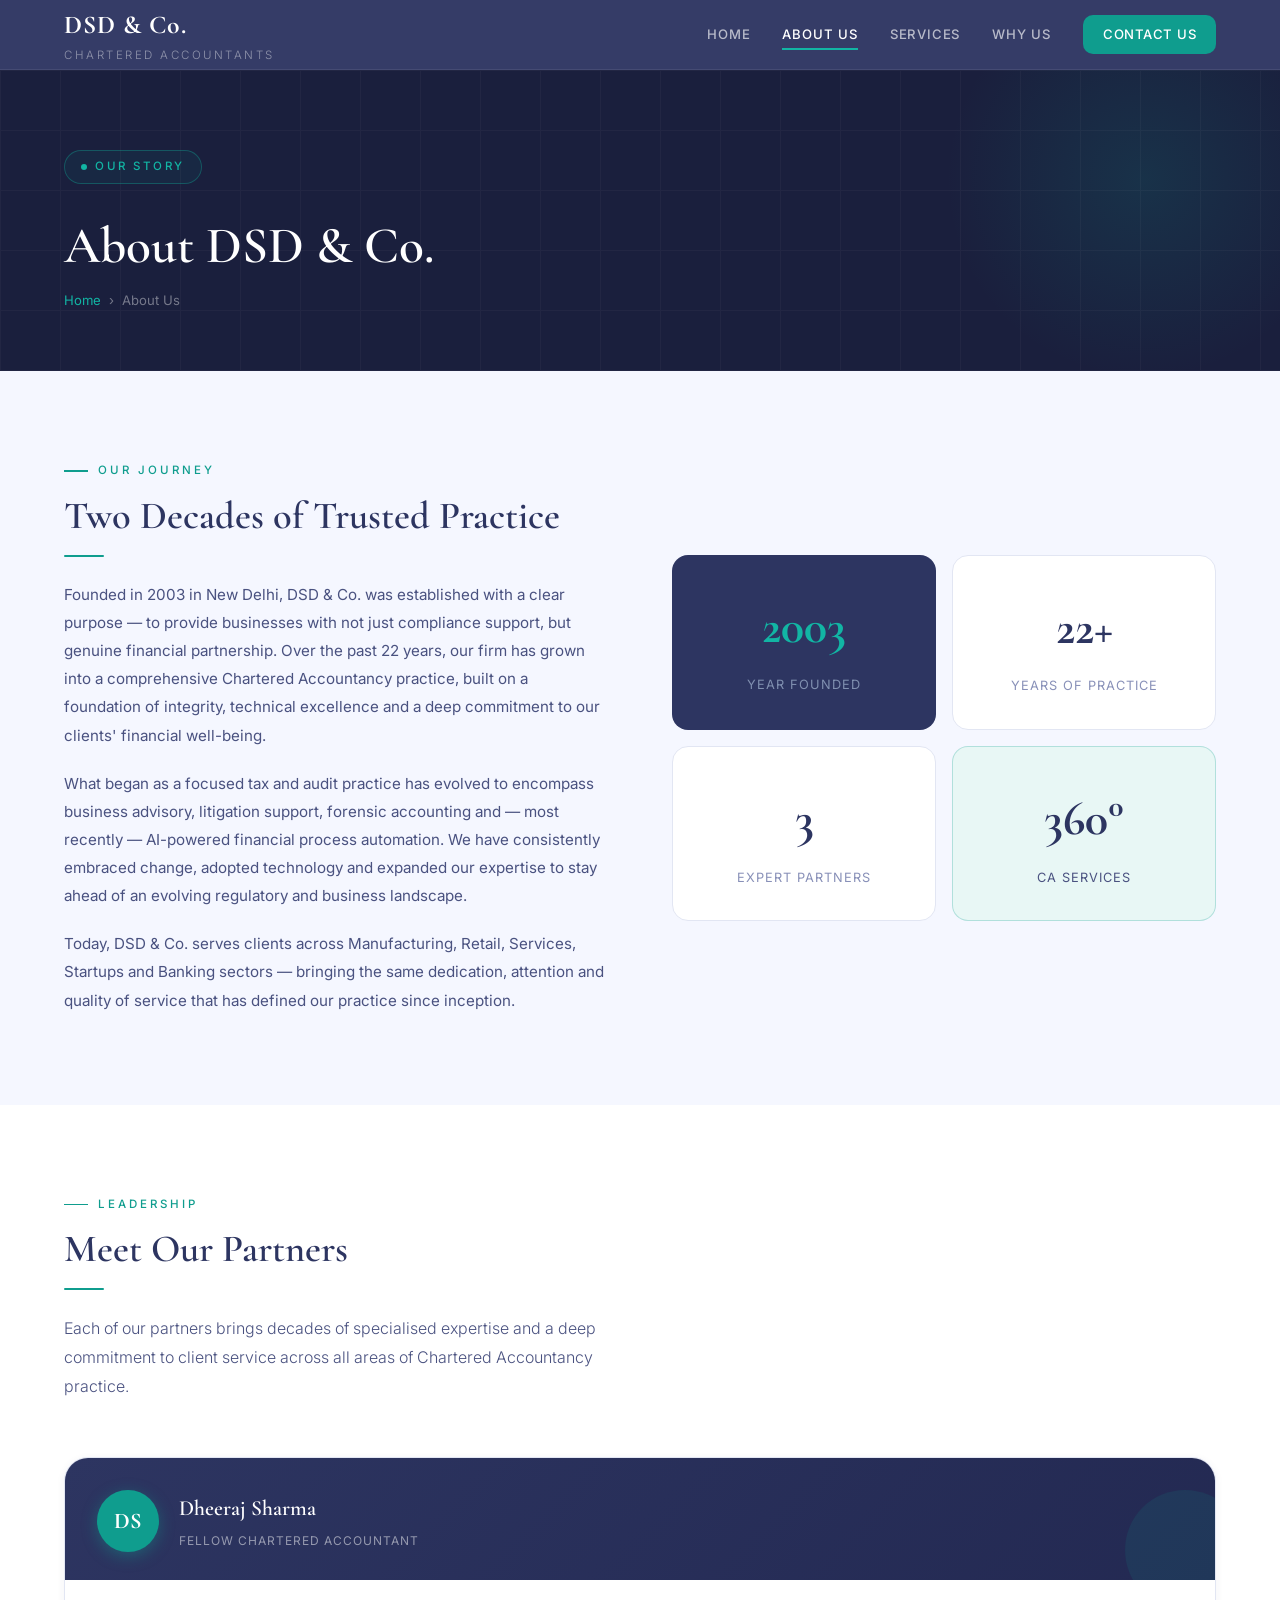
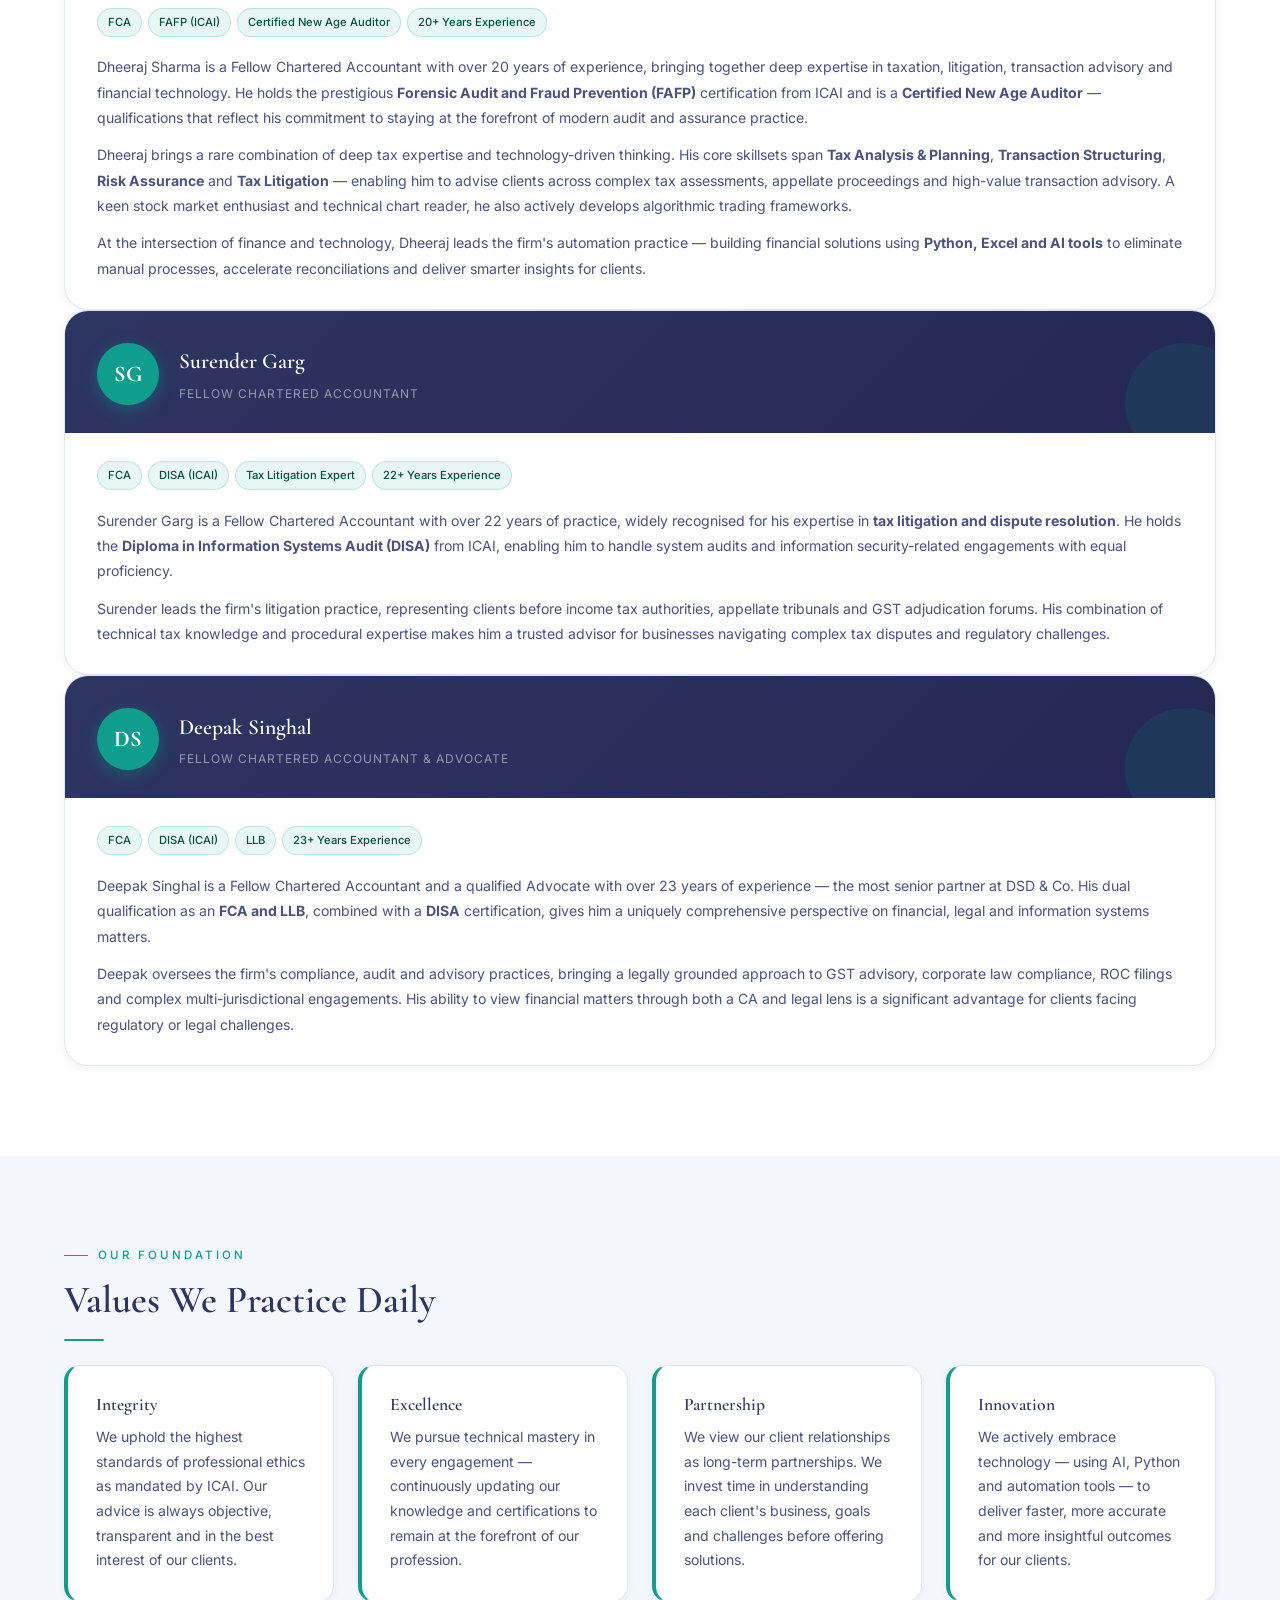
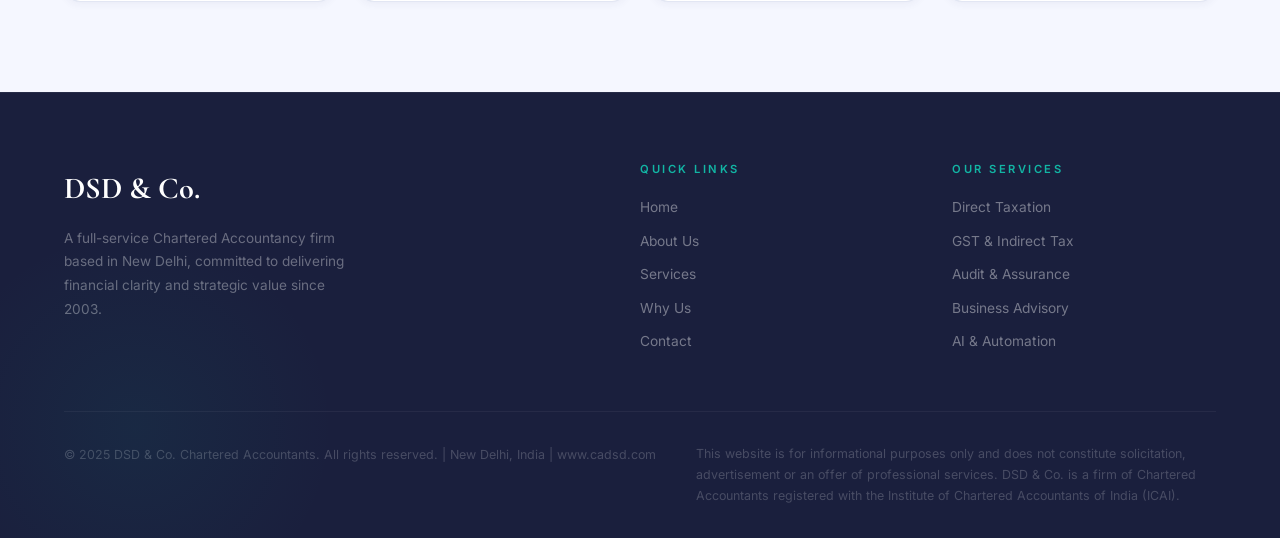
==== commit 89b0e79a: "Update about.html" ====
--- a/about.html
+++ b/about.html
@@ -95,7 +95,7 @@
           <span class="qual-badge">20+ Years Experience</span>
         </div>
         <p>
-          Dheeraj Sharma is a Fellow Chartered Accountant with over 20 years of experience in direct taxation, forensic audit, fraud prevention and financial technology. He holds the prestigious <strong>Forensic Audit and Fraud Prevention (FAFP)</strong> certification from ICAI and is a <strong>Certified New Age Auditor</strong> — credentials that place him at the forefront of contemporary audit and assurance practice.
+          Dheeraj Sharma is a Fellow Chartered Accountant with over 20 years of experience, bringing together deep expertise in taxation, litigation, transaction advisory and financial technology. He holds the prestigious <strong>Forensic Audit and Fraud Prevention (FAFP)</strong> certification from ICAI and is a <strong>Certified New Age Auditor</strong> — qualifications that reflect his commitment to staying at the forefront of modern audit and assurance practice.
         </p>
         <p style="margin-top:0.75rem;">
           Dheeraj brings a rare combination of deep tax expertise and technology-driven thinking. His core skillsets span <strong>Tax Analysis & Planning</strong>, <strong>Transaction Structuring</strong>, <strong>Risk Assurance</strong> and <strong>Tax Litigation</strong> — enabling him to advise clients across complex tax assessments, appellate proceedings and high-value transaction advisory. A keen stock market enthusiast and technical chart reader, he also actively develops algorithmic trading frameworks.
@@ -103,15 +103,6 @@
         <p style="margin-top:0.75rem;">
           At the intersection of finance and technology, Dheeraj leads the firm's automation practice — building financial solutions using <strong>Python, Excel and AI tools</strong> to eliminate manual processes, accelerate reconciliations and deliver smarter insights for clients.
         </p>
-        <div style="margin-top:1rem;">
-          <div style="font-size:0.78rem;font-weight:600;color:var(--navy);text-transform:uppercase;letter-spacing:1px;margin-bottom:8px;">Key Skillsets</div>
-          <div style="display:flex;flex-wrap:wrap;gap:6px;">
-            <span class="qual-badge">Tax Analysis & Planning</span>
-            <span class="qual-badge">Transaction Structuring</span>
-            <span class="qual-badge">Risk Assurance</span>
-            <span class="qual-badge">Tax Litigation</span>
-            <span class="qual-badge">Python & AI Automation</span>
-          </div>
         </div>
       </div>
     </div>
